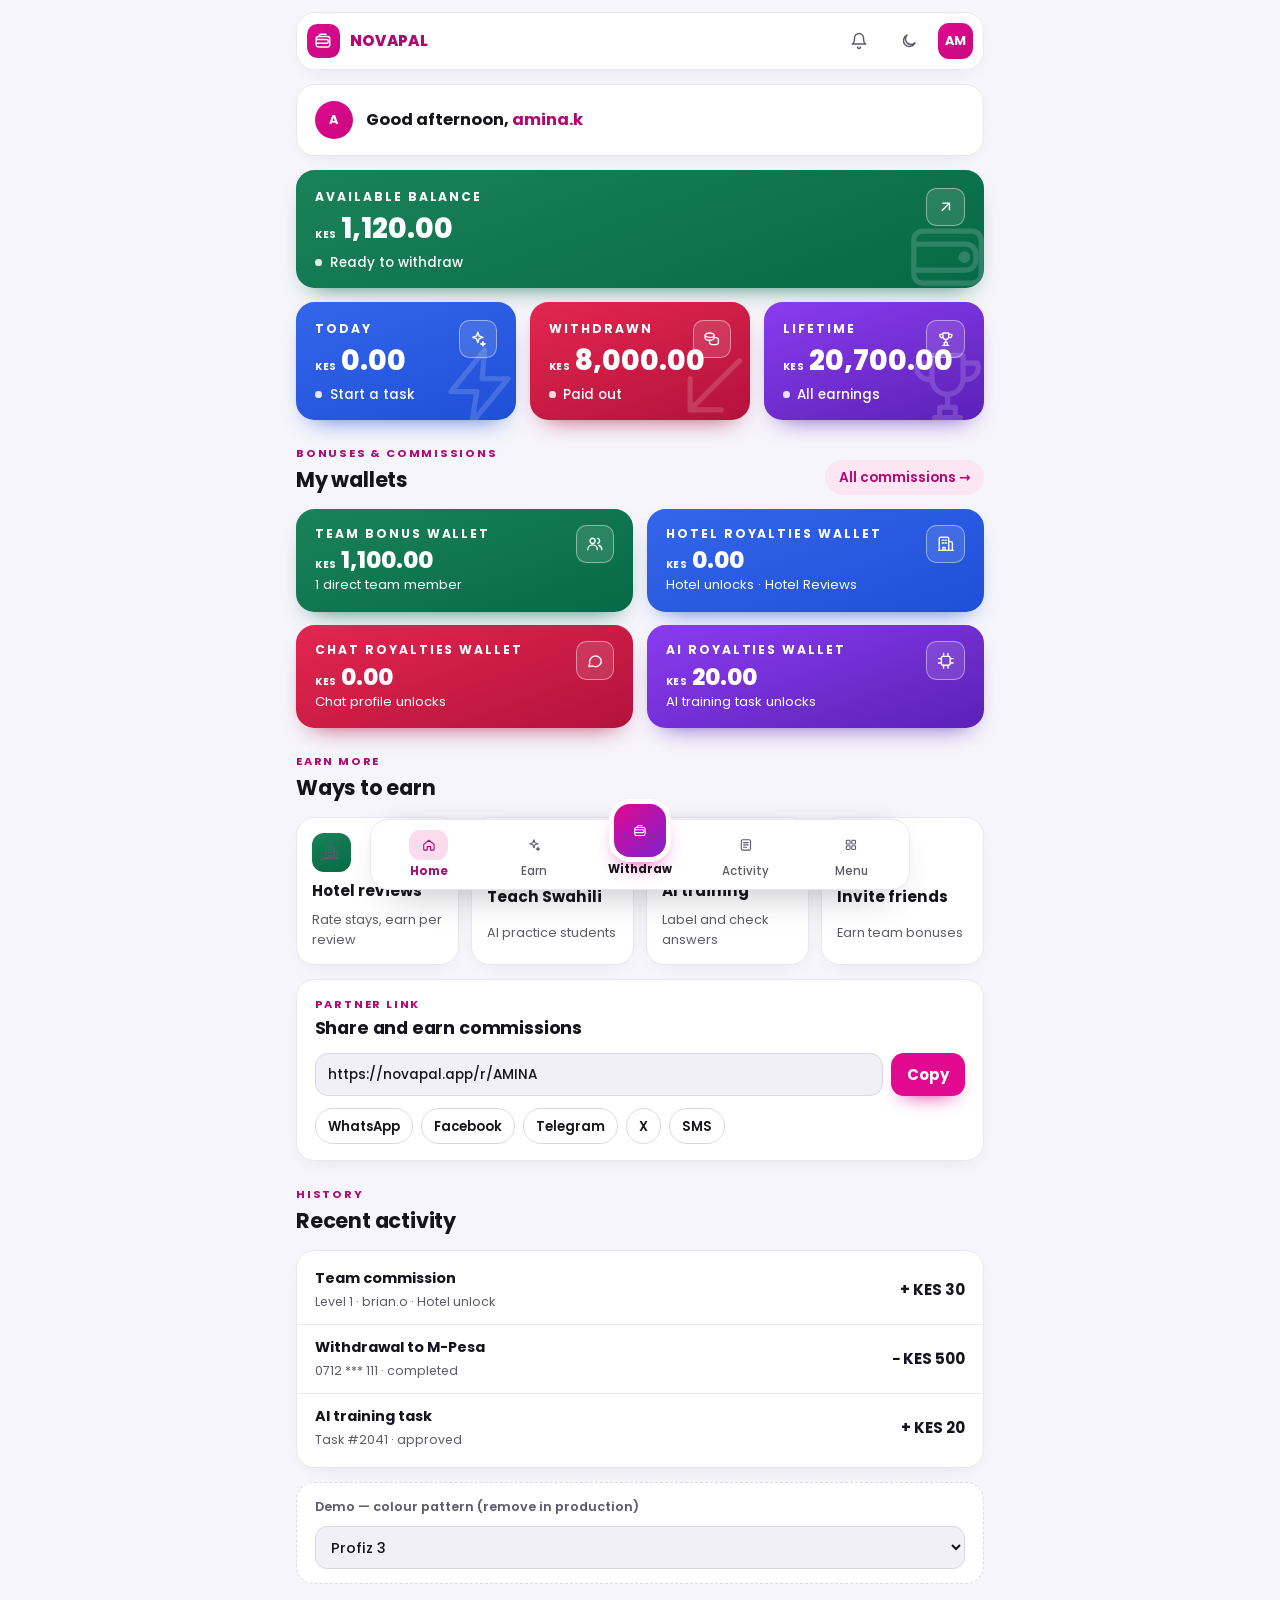
==== assets/starter/index.html @ 125f60d5 "Add files via upload" ====
<!DOCTYPE html>
<html lang="en" data-pattern="profiz" data-kind="solid" data-ghost="outline">
<head>
<meta charset="utf-8">
<meta name="viewport" content="width=device-width, initial-scale=1, viewport-fit=cover">
<title>Sunrise Dashboard — Profiz 3 starter</title>
<meta name="description" content="Starter member dashboard: Profiz 3 layout with six colour patterns, light and dark mode.">
<meta name="theme-color" content="#f6f5fb" media="(prefers-color-scheme: light)">
<meta name="theme-color" content="#0f0d16" media="(prefers-color-scheme: dark)">
<!-- Apply the saved theme + pattern before first paint (no white flash). URL ?p=<pattern>&mode=dark|light overrides. -->
<script>
(function(){var P={profiz:['solid','outline','light'],tropic:['solid','3d','light'],jewel:['solid','gold','light'],
 pastel:['pastel','tint','light'],sunset:['solid','frost','light'],neon:['glass','neon','dark']};
 var q=new URLSearchParams(location.search),s={};try{s=JSON.parse(localStorage.getItem('sr-theme-v1')||'{}')}catch(e){}
 var p=q.get('p')||s.pattern||'profiz';if(!P[p])p='profiz';
 var m=q.get('mode')||s.mode||P[p][2];var h=document.documentElement;
 h.dataset.pattern=p;h.dataset.kind=P[p][0];h.dataset.ghost=P[p][1];h.classList.toggle('dark',m==='dark');
 window.SR_PATTERNS=P;})();
</script>
<link rel="preconnect" href="https://fonts.googleapis.com"><link rel="preconnect" href="https://fonts.gstatic.com" crossorigin>
<link href="https://fonts.googleapis.com/css2?family=Poppins:wght@400;500;600;700;800&display=swap" rel="stylesheet">
<style>
/* ── Tokens ─────────────────────────────────────────────────────────────── */
:root{color-scheme:light;--paper:#f6f5fb;--surface:#fff;--surface-2:#fbfaff;--sunken:#f1eff7;--line:#ebe7f2;--line-strong:#ddd7e8;
 --heading:#15131c;--text:#3d3a48;--muted:#5d5a6b;--faint:#8a8699;--brand:#e0098f;--brand-2:#c8087f;
 --brand-fg:color-mix(in srgb,var(--brand) 80%,#000);--r-xl:1.15rem;--r-md:.9rem;--r-pill:999px;
 --sh-sm:0 6px 22px -14px #2b1a4a33;--font:"Poppins","Inter",system-ui,-apple-system,"Segoe UI",sans-serif;--ease:cubic-bezier(.22,1,.36,1)}
.dark{color-scheme:dark;--paper:#0f0d16;--surface:#1a1724;--surface-2:#211d2e;--sunken:#14121c;--line:#2c2740;--line-strong:#3a3452;
 --heading:#f5f3fa;--text:#d6d2e2;--muted:#aaa4bd;--faint:#7f7994;--brand-fg:color-mix(in srgb,var(--brand) 55%,#fff);--sh-sm:0 8px 26px -16px #000b}
/* ── Colour patterns (scripts/patterns.py --css) ────────────────────────── */
[data-pattern="profiz"]{--c1a:#1a8259;--c1b:#066947;--c2a:#3466ec;--c2b:#1e4fd6;--c3a:#e3264f;--c3b:#b3123c;--c4a:#8a3cf0;--c4b:#5b21b6}
[data-pattern="tropic"]{--c1a:#0b8378;--c1b:#0a6b62;--c2a:#cc4a08;--c2b:#a83c07;--c3a:#c81e6c;--c3b:#9d1754;--c4a:#4f46e5;--c4b:#3730a3}
[data-pattern="jewel"]{--c1a:#047857;--c1b:#053d2e;--c2a:#1d4ed8;--c2b:#172a6b;--c3a:#be123c;--c3b:#6f0d26;--c4a:#7e22ce;--c4b:#4a136f;--edge:#f5c45166}
[data-pattern="pastel"]{--c1a:#d1fae5;--c1b:#a7f3d0;--c1d:#047857;--c2a:#dbeafe;--c2b:#bfdbfe;--c2d:#1d4ed8;--c3a:#ffe4e6;--c3b:#fecdd3;--c3d:#be123c;--c4a:#ede9fe;--c4b:#ddd6fe;--c4d:#6d28d9;--card-text:#16121f}
[data-pattern="sunset"]{--c1a:#c2410c;--c1b:#9a3412;--c2a:#e11d48;--c2b:#9f1239;--c3a:#be185d;--c3b:#831843;--c4a:#86198f;--c4b:#581c87}
[data-pattern="neon"]{--c1a:#22d3ee;--c1b:#0e7490;--c2a:#a78bfa;--c2b:#6d28d9;--c3a:#fbbf24;--c3b:#b45309;--c4a:#4ade80;--c4b:#15803d}

/* ── Base ───────────────────────────────────────────────────────────────── */
*{box-sizing:border-box}html{-webkit-text-size-adjust:100%}
body{margin:0;background:var(--paper);color:var(--text);font:400 15px/1.5 var(--font);padding-bottom:7rem}
h1,h2,h3{color:var(--heading);margin:0;letter-spacing:-.01em}
button{font:inherit;color:inherit;cursor:pointer}a{color:var(--brand-fg)}
.sr-ic{width:1.2em;height:1.2em;fill:none;stroke:currentColor;stroke-width:1.9;stroke-linecap:round;stroke-linejoin:round;flex:none}
.sr-page{max-width:560px;margin:0 auto;padding:.75rem 1rem 1rem;display:grid;grid-template-columns:minmax(0,1fr);gap:.85rem}
:focus-visible{outline:2.5px solid var(--brand);outline-offset:2px}

/* top bar */
.sr-topbar{position:sticky;top:.5rem;z-index:20;display:flex;align-items:center;gap:.6rem;background:var(--surface);border:1px solid var(--line);
 border-radius:var(--r-xl);padding:.5rem .6rem;box-shadow:var(--sh-sm)}
.sr-logo{width:2.1rem;height:2.1rem;border-radius:.65rem;display:grid;place-items:center;color:#fff;background:linear-gradient(135deg,var(--brand),var(--brand-2))}
.sr-brand{font-weight:800;color:var(--brand-fg);letter-spacing:.02em;flex:1;font-size:.95rem}
.sr-iconbtn{width:2.5rem;height:2.5rem;border-radius:.75rem;border:0;background:transparent;display:grid;place-items:center;color:var(--muted)}
.sr-iconbtn:hover{background:var(--sunken)}
.sr-avatar{width:2.2rem;height:2.2rem;border-radius:.7rem;display:grid;place-items:center;font-weight:700;font-size:.8rem;color:#fff;background:linear-gradient(135deg,var(--brand),var(--brand-2))}

/* greeting */
.sr-greet{display:flex;align-items:center;gap:.8rem;background:var(--surface);border:1px solid var(--line);border-radius:var(--r-xl);padding:1rem 1.1rem;box-shadow:var(--sh-sm)}
.sr-greet .sr-avatar{border-radius:50%;width:2.4rem;height:2.4rem}
.sr-greet__hello{font-weight:700;color:var(--heading);font-size:1.02rem}.sr-greet__hello b{color:var(--brand-fg)}

/* ── Colour cards ───────────────────────────────────────────────────────── */
.sr-balance{--a:var(--c1a);--b:var(--c1b);--d:var(--c1d,#fff);--g3d:url(i3d/wallet.webp);--gsvg:url(ghost/ghost-wallet.svg)}
.sr-stats{display:grid;gap:.85rem}
.sr-stats>.sr-stat:nth-child(1){--a:var(--c2a);--b:var(--c2b);--d:var(--c2d,#fff);--g3d:url(i3d/sparkle.webp);--gsvg:url(ghost/ghost-bolt.svg)}
.sr-stats>.sr-stat:nth-child(2){--a:var(--c3a);--b:var(--c3b);--d:var(--c3d,#fff);--g3d:url(i3d/coins.webp);--gsvg:url(ghost/ghost-out.svg)}
.sr-stats>.sr-stat:nth-child(3){--a:var(--c4a);--b:var(--c4b);--d:var(--c4d,#fff);--g3d:url(i3d/trophy.webp);--gsvg:url(ghost/ghost-trophy.svg)}
.sr5-wcard:nth-child(4n+1){--a:var(--c1a);--b:var(--c1b);--d:var(--c1d,#fff)}.sr5-wcard:nth-child(4n+2){--a:var(--c2a);--b:var(--c2b);--d:var(--c2d,#fff)}
.sr5-wcard:nth-child(4n+3){--a:var(--c3a);--b:var(--c3b);--d:var(--c3d,#fff)}.sr5-wcard:nth-child(4n+4){--a:var(--c4a);--b:var(--c4b);--d:var(--c4d,#fff)}

.pz-c{position:relative;overflow:hidden;isolation:isolate;border-radius:var(--r-xl);color:#fff;padding:1.15rem 1.2rem 2.7rem;min-height:7.4rem;
 background:linear-gradient(160deg,var(--a),var(--b));box-shadow:0 0 0 1px var(--edge,transparent),0 12px 26px -16px var(--b)}
.pz-c>*{position:relative;z-index:1}
.pz-label{margin:0;text-transform:uppercase;letter-spacing:.16em;font-size:.76rem;font-weight:700}
.pz-value{margin:.4rem 0 0;font-weight:800;font-size:1.75rem;line-height:1.15;font-variant-numeric:tabular-nums}
.pz-value small{font-size:.62rem;font-weight:700;margin-right:.3rem;letter-spacing:.04em}
.pz-hint{position:absolute;left:1.2rem;bottom:.95rem;margin:0;padding-left:.9rem;font-size:.84rem;font-weight:500}
.pz-hint::before{content:"";position:absolute;left:0;top:50%;width:.42rem;height:.42rem;margin-top:-.21rem;border-radius:50%;background:currentColor;opacity:.85}
.pz-btn{position:absolute;right:1.2rem;top:1.15rem;width:2.4rem;height:2.4rem;border-radius:.65rem;border:1.5px solid #ffffff73;background:#ffffff1f;
 display:grid;place-items:center;color:inherit}
.pz-btn .sr-ic{width:1.1rem;height:1.1rem}
/* icon behind the card */
.pz-c::after{content:"";position:absolute;z-index:0;pointer-events:none;right:-.3rem;bottom:-.5rem;width:5.2rem;height:5.2rem}
[data-ghost="outline"] .pz-c::after,[data-ghost="gold"] .pz-c::after,[data-ghost="tint"] .pz-c::after,[data-ghost="neon"] .pz-c::after{
 -webkit-mask:var(--gsvg) center/contain no-repeat;mask:var(--gsvg) center/contain no-repeat}
[data-ghost="outline"] .pz-c::after{background:#fff;opacity:.16}
[data-ghost="gold"] .pz-c::after{background:#f5c451;opacity:.42}
[data-ghost="tint"] .pz-c::after{background:var(--d);opacity:.22}
[data-ghost="neon"] .pz-c::after{background:var(--a);opacity:.7;filter:drop-shadow(0 0 6px var(--a))}
[data-ghost="3d"] .pz-c::after{background:var(--g3d) center/contain no-repeat;width:5.6rem;height:5.6rem;right:-.7rem;bottom:-1.5rem;
 transform:rotate(-12deg);filter:drop-shadow(0 10px 14px #0006)}
[data-ghost="frost"] .pz-c::after{background:var(--g3d) center/contain no-repeat;width:7.4rem;height:7.4rem;right:-.7rem;bottom:-1.5rem;
 opacity:.38;filter:grayscale(1) brightness(2.2) blur(.5px);mix-blend-mode:screen}
.sr5-wcard.pz-c::after{display:none}
/* pastel: dark text in light mode, tinted dark glass in dark mode */
[data-kind="pastel"] .pz-c{color:var(--card-text);box-shadow:0 12px 26px -18px color-mix(in srgb,var(--d) 55%,transparent)}
[data-kind="pastel"] .pz-btn{background:#ffffff99;border-color:#16121f33}
.dark[data-kind="pastel"] .pz-c{color:#f6f4fb;background:linear-gradient(160deg,color-mix(in srgb,var(--d) 46%,#141120),color-mix(in srgb,var(--d) 24%,#141120));
 box-shadow:0 0 0 1px color-mix(in srgb,var(--b) 33%,transparent),0 14px 30px -18px #000}
.dark[data-kind="pastel"] .pz-btn{background:#ffffff1a;border-color:#ffffff59}
.dark[data-kind="pastel"] .pz-c::after{background:var(--b);opacity:.32}
/* glass (neon): dark card, glowing edge, coloured amount */
[data-kind="glass"] .pz-c{background:radial-gradient(120% 100% at 100% 0%,color-mix(in srgb,var(--a) 20%,transparent),transparent 55%),linear-gradient(160deg,#111a33,#0a1022);
 box-shadow:0 0 0 1.5px color-mix(in srgb,var(--a) 60%,transparent),0 16px 34px -18px var(--a)}
[data-kind="glass"] .pz-label{color:#e8ecff}[data-kind="glass"] .pz-value{color:var(--a)}[data-kind="glass"] .pz-value small{color:#fff}

/* section heading */
.sr-sec{display:flex;align-items:end;justify-content:space-between;gap:1rem;margin-top:.7rem}
.sr-eyebrow{font-size:.7rem;letter-spacing:.16em;text-transform:uppercase;font-weight:700;color:var(--brand-fg);margin:0 0 .15rem}
.sr-sec h2{font-size:1.3rem}
.sr-pill-link{display:inline-flex;align-items:center;gap:.35rem;padding:.45rem .85rem;border-radius:var(--r-pill);background:color-mix(in srgb,var(--brand) 10%,var(--surface));
 color:var(--brand-fg);font-weight:600;font-size:.85rem;text-decoration:none;white-space:nowrap}

/* wallets */
.sr5-wallets{display:grid;gap:.85rem}
.sr5-wcard{padding:1rem 1.2rem 1.05rem;min-height:0}
.sr5-wcard .pz-value{font-size:1.45rem;margin-top:.25rem}.sr5-wcard .pz-sub{margin:.1rem 0 0;font-size:.82rem}
.sr5-wcard .pz-btn{top:1rem}

/* ways to earn */
.sr-tiles{display:grid;grid-template-columns:repeat(2,1fr);gap:.75rem}
.sr-tile{background:var(--surface);border:1px solid var(--line);border-radius:var(--r-xl);padding:.95rem;display:grid;gap:.5rem;text-decoration:none;color:var(--text);box-shadow:var(--sh-sm)}
.sr-tile b{color:var(--heading);font-size:.95rem}.sr-tile span{font-size:.8rem;color:var(--muted)}
.sr-glyph{width:2.4rem;height:2.4rem;border-radius:.75rem;display:grid;place-items:center;color:#fff;background:linear-gradient(160deg,var(--a),var(--b))}
.sr-tile:nth-child(4n+1){--a:var(--c1a);--b:var(--c1b)}.sr-tile:nth-child(4n+2){--a:var(--c2a);--b:var(--c2b)}
.sr-tile:nth-child(4n+3){--a:var(--c3a);--b:var(--c3b)}.sr-tile:nth-child(4n+4){--a:var(--c4a);--b:var(--c4b)}
[data-kind="pastel"] .sr-glyph{background:linear-gradient(160deg,var(--d),color-mix(in srgb,var(--d) 70%,#000))}
[data-kind="glass"] .sr-glyph{background:linear-gradient(160deg,var(--b),color-mix(in srgb,var(--b) 60%,#000))}

/* partner link */
.sr5-partner{background:var(--surface);border:1px solid var(--line);border-radius:var(--r-xl);padding:1rem 1.1rem;box-shadow:var(--sh-sm);display:grid;grid-template-columns:minmax(0,1fr);gap:.75rem}
.sr5-link{display:flex;gap:.5rem}.sr5-link input{flex:1;min-width:0;border:1px solid var(--line-strong);background:var(--sunken);color:var(--heading);border-radius:.8rem;padding:.65rem .8rem;font:500 .85rem var(--font)}
.sr-btn{border:0;border-radius:.8rem;padding:.65rem 1rem;font-weight:700;background:var(--brand);color:#fff;box-shadow:0 10px 20px -12px var(--brand)}
.sr5-share{display:flex;flex-wrap:wrap;gap:.5rem}
.sr5-share a{display:inline-flex;align-items:center;gap:.35rem;padding:.45rem .75rem;border-radius:var(--r-pill);border:1px solid var(--line-strong);text-decoration:none;color:var(--heading);font-size:.82rem;font-weight:600}

/* recent activity */
.sr-list{background:var(--surface);border:1px solid var(--line);border-radius:var(--r-xl);box-shadow:var(--sh-sm);margin:0;padding:.3rem 0;list-style:none}
.sr-list li{display:flex;align-items:center;gap:.75rem;padding:.75rem 1.1rem}.sr-list li+li{border-top:1px solid var(--line)}
.sr-list .t{flex:1;min-width:0}.sr-list b{display:block;color:var(--heading);font-size:.9rem}
.sr5-src{font-size:.78rem;color:var(--muted)}.sr-amt{font-weight:700;color:var(--heading);white-space:nowrap}

/* demo switcher (remove in production) */
.sr-demo{background:var(--surface);border:1px dashed var(--line-strong);border-radius:var(--r-xl);padding:.9rem 1.1rem;display:grid;gap:.6rem}
.sr-demo label{font-size:.8rem;color:var(--muted);font-weight:600}
.sr-demo select{width:100%;border:1px solid var(--line-strong);background:var(--sunken);color:var(--heading);border-radius:.75rem;padding:.6rem .7rem;font:500 .9rem var(--font)}

/* tab bar with raised centre action */
.sr-tabbar{position:fixed;left:50%;bottom:max(.6rem,env(safe-area-inset-bottom));transform:translateX(-50%);width:min(540px,calc(100% - 1.2rem));z-index:30;
 display:grid;grid-template-columns:repeat(5,1fr);background:var(--surface);border:1px solid var(--line);border-radius:var(--r-xl);padding:.4rem .3rem;
 box-shadow:0 -6px 24px -18px #2b1a4a66,0 18px 40px -20px #0005}
.sr-tab{display:grid;justify-items:center;gap:.15rem;text-decoration:none;color:var(--muted);font-size:.72rem;font-weight:500;padding:.2rem 0}
.sr-tab__icon{width:2.4rem;height:1.9rem;border-radius:.7rem;display:grid;place-items:center}
.sr-tab.is-active{color:var(--brand-fg);font-weight:700}.sr-tab.is-active .sr-tab__icon{background:color-mix(in srgb,var(--brand) 14%,transparent)}
.sr-tab--cta{color:var(--heading);font-weight:700}
.sr-tab--cta .sr-tab__icon{width:3.3rem;height:3.3rem;border-radius:1rem;margin-top:-1.6rem;color:#fff;background:linear-gradient(140deg,var(--brand),#7e22ce);
 box-shadow:0 0 0 5px var(--surface),0 12px 22px -8px var(--brand)}
.dark[data-pattern="neon"] .sr-tab--cta .sr-tab__icon{box-shadow:0 0 0 5px var(--surface),0 0 22px -2px var(--brand)}
@media (prefers-reduced-motion:reduce){*{animation:none!important;transition:none!important}}
@media (min-width:900px){.sr-page{max-width:720px}.sr-stats{grid-template-columns:repeat(3,1fr)}.sr5-wallets{grid-template-columns:1fr 1fr}.sr-tiles{grid-template-columns:repeat(4,1fr)}}
</style>
</head>
<body>
<svg width="0" height="0" style="position:absolute" aria-hidden="true">
 <symbol id="i-bell" viewBox="0 0 24 24"><path d="M6 8a6 6 0 1 1 12 0c0 7 3 8 3 8H3s3-1 3-8M10 20a2 2 0 0 0 4 0"/></symbol>
 <symbol id="i-moon" viewBox="0 0 24 24"><path d="M20 14.5A8 8 0 1 1 9.5 4a6.5 6.5 0 0 0 10.5 10.5z"/></symbol>
 <symbol id="i-arrow" viewBox="0 0 24 24"><path d="M7 17 17 7M8 7h9v9"/></symbol>
 <symbol id="i-spark" viewBox="0 0 24 24"><path d="M12 3l1.8 5.2L19 10l-5.2 1.8L12 17l-1.8-5.2L5 10l5.2-1.8zM19 16l.8 2.2L22 19l-2.2.8L19 22l-.8-2.2L16 19l2.2-.8z"/></symbol>
 <symbol id="i-coins" viewBox="0 0 24 24"><ellipse cx="9" cy="7" rx="6" ry="3"/><path d="M3 7v4c0 1.7 2.7 3 6 3s6-1.3 6-3V7M9 14v3c0 1.7 2.7 3 6 3s6-1.3 6-3v-4c0-1.6-2.4-2.9-5.5-3"/></symbol>
 <symbol id="i-trophy" viewBox="0 0 24 24"><path d="M8 4h8v5a4 4 0 0 1-8 0zM8 6H4a3 3 0 0 0 4 4M16 6h4a3 3 0 0 1-4 4M12 13v4M8 21h8M10 17h4v4h-4z"/></symbol>
 <symbol id="i-users" viewBox="0 0 24 24"><circle cx="9" cy="8" r="3.5"/><path d="M2.5 20a6.5 6.5 0 0 1 13 0M16 4.6a3.5 3.5 0 0 1 0 6.8M21.5 20a6.5 6.5 0 0 0-4-6"/></symbol>
 <symbol id="i-hotel" viewBox="0 0 24 24"><path d="M3 21V5a2 2 0 0 1 2-2h9a2 2 0 0 1 2 2v16M16 9h3a2 2 0 0 1 2 2v10M2 21h20M7 7h2M11 7h2M7 11h2M11 11h2M8 21v-4h3v4"/></symbol>
 <symbol id="i-chat" viewBox="0 0 24 24"><path d="M21 12a8 8 0 0 1-11.6 7.1L4 20l1-4.6A8 8 0 1 1 21 12z"/></symbol>
 <symbol id="i-cpu" viewBox="0 0 24 24"><rect x="6" y="6" width="12" height="12" rx="2"/><path d="M9 2v4M15 2v4M9 18v4M15 18v4M2 9h4M2 15h4M18 9h4M18 15h4"/></symbol>
 <symbol id="i-home" viewBox="0 0 24 24"><path d="M3 11 12 4l9 7v9a1 1 0 0 1-1 1h-5v-6H9v6H4a1 1 0 0 1-1-1z"/></symbol>
 <symbol id="i-wallet" viewBox="0 0 24 24"><rect x="3" y="6" width="18" height="14" rx="3"/><path d="M3 10h14a2 2 0 0 1 2 2v1a2 2 0 0 1-2 2H3M7 6V5a2 2 0 0 1 2-2h7"/></symbol>
 <symbol id="i-list" viewBox="0 0 24 24"><rect x="4" y="3" width="16" height="18" rx="2.5"/><path d="M8 8h8M8 12h8M8 16h5"/></symbol>
 <symbol id="i-grid" viewBox="0 0 24 24"><rect x="4" y="4" width="6.5" height="6.5" rx="1.5"/><rect x="13.5" y="4" width="6.5" height="6.5" rx="1.5"/><rect x="4" y="13.5" width="6.5" height="6.5" rx="1.5"/><rect x="13.5" y="13.5" width="6.5" height="6.5" rx="1.5"/></symbol>
</svg>

<main class="sr-page">
  <header class="sr-topbar">
    <span class="sr-logo"><svg class="sr-ic"><use href="#i-wallet"/></svg></span>
    <span class="sr-brand">NOVAPAL</span>
    <button class="sr-iconbtn" aria-label="Notifications"><svg class="sr-ic"><use href="#i-bell"/></svg></button>
    <button class="sr-iconbtn" id="mode" aria-label="Switch light or dark mode"><svg class="sr-ic"><use href="#i-moon"/></svg></button>
    <span class="sr-avatar" aria-hidden="true">AM</span>
  </header>

  <section class="sr-greet"><span class="sr-avatar" aria-hidden="true">A</span><p class="sr-greet__hello" style="margin:0">Good afternoon, <b>amina.k</b></p></section>

  <article class="sr-balance pz-c">
    <p class="pz-label">Available balance</p>
    <p class="pz-value"><small>KES</small>1,120.00</p>
    <p class="pz-hint">Ready to withdraw</p>
    <a class="pz-btn" href="#withdraw" aria-label="Withdraw"><svg class="sr-ic"><use href="#i-arrow"/></svg></a>
  </article>

  <div class="sr-stats">
    <article class="sr-stat pz-c"><p class="pz-label">Today</p><p class="pz-value"><small>KES</small>0.00</p><p class="pz-hint">Start a task</p>
      <span class="pz-btn" aria-hidden="true"><svg class="sr-ic"><use href="#i-spark"/></svg></span></article>
    <article class="sr-stat pz-c"><p class="pz-label">Withdrawn</p><p class="pz-value"><small>KES</small>8,000.00</p><p class="pz-hint">Paid out</p>
      <span class="pz-btn" aria-hidden="true"><svg class="sr-ic"><use href="#i-coins"/></svg></span></article>
    <article class="sr-stat pz-c"><p class="pz-label">Lifetime</p><p class="pz-value"><small>KES</small>20,700.00</p><p class="pz-hint">All earnings</p>
      <span class="pz-btn" aria-hidden="true"><svg class="sr-ic"><use href="#i-trophy"/></svg></span></article>
  </div>

  <div class="sr-sec"><div><p class="sr-eyebrow">Bonuses &amp; commissions</p><h2>My wallets</h2></div><a class="sr-pill-link" href="#">All commissions →</a></div>
  <div class="sr5-wallets">
    <article class="sr5-wcard pz-c"><p class="pz-label">Team bonus wallet</p><p class="pz-value"><small>KES</small>1,100.00</p><p class="pz-sub">1 direct team member</p><span class="pz-btn" aria-hidden="true"><svg class="sr-ic"><use href="#i-users"/></svg></span></article>
    <article class="sr5-wcard pz-c"><p class="pz-label">Hotel royalties wallet</p><p class="pz-value"><small>KES</small>0.00</p><p class="pz-sub">Hotel unlocks · Hotel Reviews</p><span class="pz-btn" aria-hidden="true"><svg class="sr-ic"><use href="#i-hotel"/></svg></span></article>
    <article class="sr5-wcard pz-c"><p class="pz-label">Chat royalties wallet</p><p class="pz-value"><small>KES</small>0.00</p><p class="pz-sub">Chat profile unlocks</p><span class="pz-btn" aria-hidden="true"><svg class="sr-ic"><use href="#i-chat"/></svg></span></article>
    <article class="sr5-wcard pz-c"><p class="pz-label">AI royalties wallet</p><p class="pz-value"><small>KES</small>20.00</p><p class="pz-sub">AI training task unlocks</p><span class="pz-btn" aria-hidden="true"><svg class="sr-ic"><use href="#i-cpu"/></svg></span></article>
  </div>

  <div class="sr-sec"><div><p class="sr-eyebrow">Earn more</p><h2>Ways to earn</h2></div></div>
  <div class="sr-tiles">
    <a class="sr-tile" href="#"><span class="sr-glyph"><svg class="sr-ic"><use href="#i-hotel"/></svg></span><b>Hotel reviews</b><span>Rate stays, earn per review</span></a>
    <a class="sr-tile" href="#"><span class="sr-glyph"><svg class="sr-ic"><use href="#i-chat"/></svg></span><b>Teach Swahili</b><span>AI practice students</span></a>
    <a class="sr-tile" href="#"><span class="sr-glyph"><svg class="sr-ic"><use href="#i-cpu"/></svg></span><b>AI training</b><span>Label and check answers</span></a>
    <a class="sr-tile" href="#"><span class="sr-glyph"><svg class="sr-ic"><use href="#i-users"/></svg></span><b>Invite friends</b><span>Earn team bonuses</span></a>
  </div>

  <section class="sr5-partner">
    <div><p class="sr-eyebrow">Partner link</p><h2 style="font-size:1.1rem">Share and earn commissions</h2></div>
    <div class="sr5-link"><input id="ref" size="10" value="https://novapal.app/r/AMINA" readonly aria-label="Your partner link"><button class="sr-btn" id="copy">Copy</button></div>
    <div class="sr5-share"><a href="#">WhatsApp</a><a href="#">Facebook</a><a href="#">Telegram</a><a href="#">X</a><a href="#">SMS</a></div>
  </section>

  <div class="sr-sec"><div><p class="sr-eyebrow">History</p><h2>Recent activity</h2></div></div>
  <ul class="sr-list">
    <li><div class="t"><b>Team commission</b><span class="sr5-src">Level 1 · brian.o · Hotel unlock</span></div><span class="sr-amt">+ KES 30</span></li>
    <li><div class="t"><b>Withdrawal to M-Pesa</b><span class="sr5-src">0712 *** 111 · completed</span></div><span class="sr-amt">− KES 500</span></li>
    <li><div class="t"><b>AI training task</b><span class="sr5-src">Task #2041 · approved</span></div><span class="sr-amt">+ KES 20</span></li>
  </ul>

  <section class="sr-demo" aria-label="Demo controls">
    <label for="pat">Demo — colour pattern (remove in production)</label>
    <select id="pat"><option value="profiz">Profiz 3</option><option value="tropic">Tropical Pop</option><option value="jewel">Royal Jewel</option>
      <option value="pastel">Pastel Cream</option><option value="sunset">Sunset Ramp</option><option value="neon">Neon Ocean</option></select>
  </section>
</main>

<nav class="sr-tabbar" aria-label="Main">
  <a class="sr-tab is-active" href="#" aria-current="page"><span class="sr-tab__icon"><svg class="sr-ic"><use href="#i-home"/></svg></span>Home</a>
  <a class="sr-tab" href="#"><span class="sr-tab__icon"><svg class="sr-ic"><use href="#i-spark"/></svg></span>Earn</a>
  <a class="sr-tab sr-tab--cta" href="#withdraw"><span class="sr-tab__icon"><svg class="sr-ic"><use href="#i-wallet"/></svg></span>Withdraw</a>
  <a class="sr-tab" href="#"><span class="sr-tab__icon"><svg class="sr-ic"><use href="#i-list"/></svg></span>Activity</a>
  <a class="sr-tab" href="#"><span class="sr-tab__icon"><svg class="sr-ic"><use href="#i-grid"/></svg></span>Menu</a>
</nav>

<script>
(function(){
  var h=document.documentElement,P=window.SR_PATTERNS;
  function save(){try{localStorage.setItem('sr-theme-v1',JSON.stringify({mode:h.classList.contains('dark')?'dark':'light',pattern:h.dataset.pattern}))}catch(e){}}
  document.getElementById('mode').onclick=function(){h.classList.toggle('dark');save()};
  var sel=document.getElementById('pat');sel.value=h.dataset.pattern;
  sel.onchange=function(){var p=sel.value;h.dataset.pattern=p;h.dataset.kind=P[p][0];h.dataset.ghost=P[p][1];h.classList.toggle('dark',P[p][2]==='dark');save()};
  document.getElementById('copy').onclick=function(){var i=document.getElementById('ref');(navigator.clipboard?navigator.clipboard.writeText(i.value):Promise.reject()).catch(function(){i.select();document.execCommand('copy')});this.textContent='Copied'};
})();
</script>
</body>
</html>
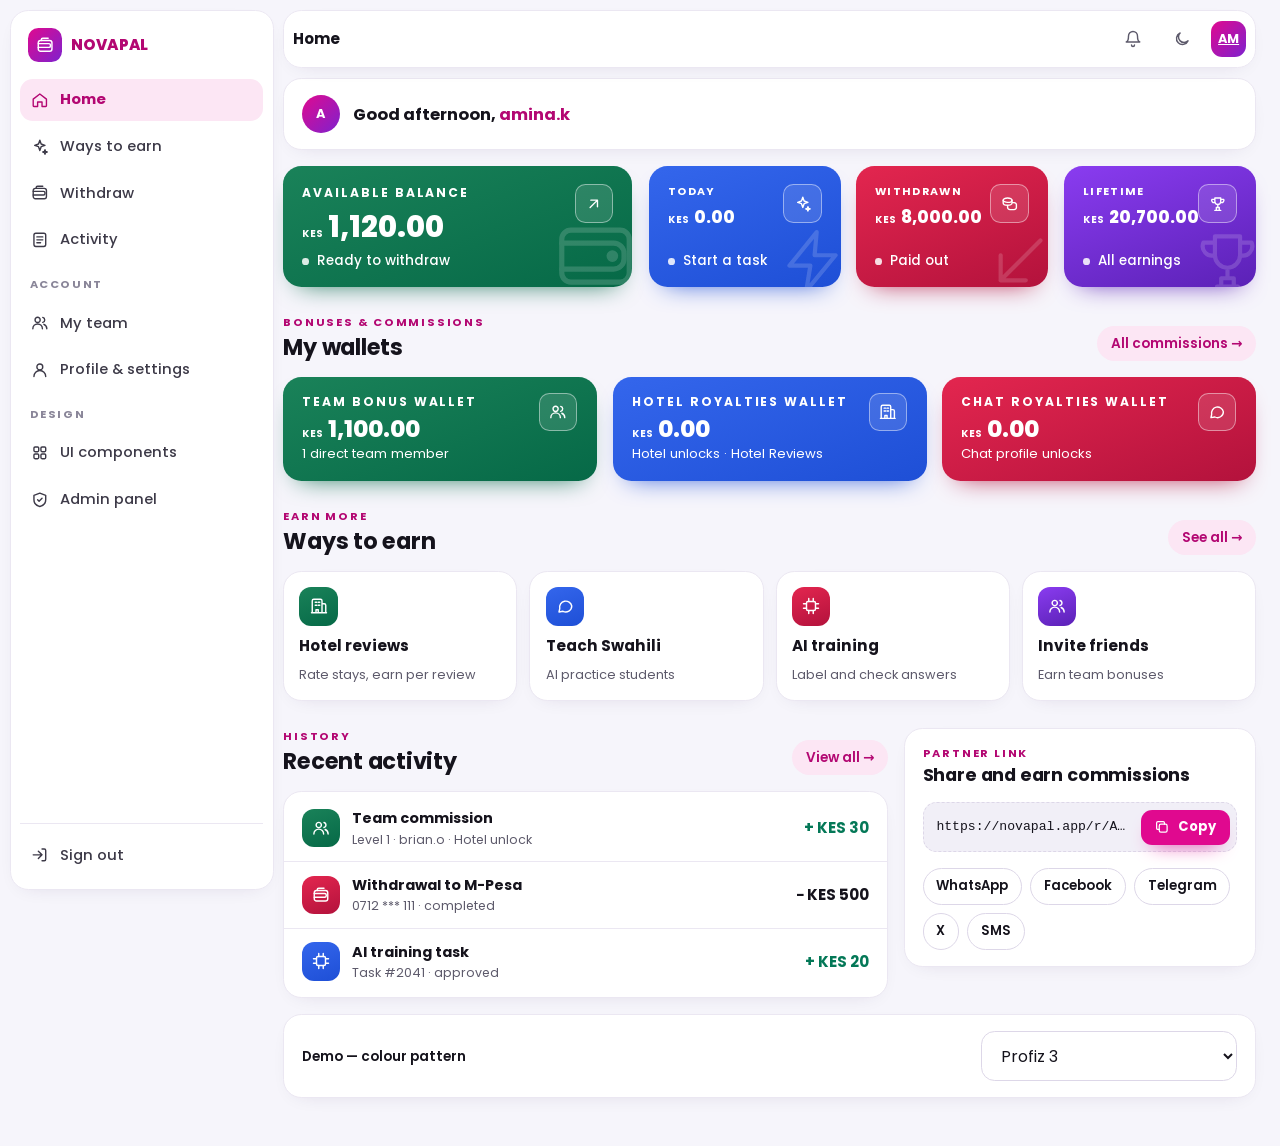
==== commit 2e6f89ef: "Add files via upload" ====
--- a/assets/starter/index.html
+++ b/assets/starter/index.html
@@ -3,260 +3,71 @@
 <head>
 <meta charset="utf-8">
 <meta name="viewport" content="width=device-width, initial-scale=1, viewport-fit=cover">
-<title>Sunrise Dashboard — Profiz 3 starter</title>
-<meta name="description" content="Starter member dashboard: Profiz 3 layout with six colour patterns, light and dark mode.">
 <meta name="theme-color" content="#f6f5fb" media="(prefers-color-scheme: light)">
 <meta name="theme-color" content="#0f0d16" media="(prefers-color-scheme: dark)">
-<!-- Apply the saved theme + pattern before first paint (no white flash). URL ?p=<pattern>&mode=dark|light overrides. -->
-<script>
-(function(){var P={profiz:['solid','outline','light'],tropic:['solid','3d','light'],jewel:['solid','gold','light'],
- pastel:['pastel','tint','light'],sunset:['solid','frost','light'],neon:['glass','neon','dark']};
- var q=new URLSearchParams(location.search),s={};try{s=JSON.parse(localStorage.getItem('sr-theme-v1')||'{}')}catch(e){}
- var p=q.get('p')||s.pattern||'profiz';if(!P[p])p='profiz';
- var m=q.get('mode')||s.mode||P[p][2];var h=document.documentElement;
- h.dataset.pattern=p;h.dataset.kind=P[p][0];h.dataset.ghost=P[p][1];h.classList.toggle('dark',m==='dark');
- window.SR_PATTERNS=P;})();
-</script>
+<script src="sr-boot.js"></script>
 <link rel="preconnect" href="https://fonts.googleapis.com"><link rel="preconnect" href="https://fonts.gstatic.com" crossorigin>
 <link href="https://fonts.googleapis.com/css2?family=Poppins:wght@400;500;600;700;800&display=swap" rel="stylesheet">
-<style>
-/* ── Tokens ─────────────────────────────────────────────────────────────── */
-:root{color-scheme:light;--paper:#f6f5fb;--surface:#fff;--surface-2:#fbfaff;--sunken:#f1eff7;--line:#ebe7f2;--line-strong:#ddd7e8;
- --heading:#15131c;--text:#3d3a48;--muted:#5d5a6b;--faint:#8a8699;--brand:#e0098f;--brand-2:#c8087f;
- --brand-fg:color-mix(in srgb,var(--brand) 80%,#000);--r-xl:1.15rem;--r-md:.9rem;--r-pill:999px;
- --sh-sm:0 6px 22px -14px #2b1a4a33;--font:"Poppins","Inter",system-ui,-apple-system,"Segoe UI",sans-serif;--ease:cubic-bezier(.22,1,.36,1)}
-.dark{color-scheme:dark;--paper:#0f0d16;--surface:#1a1724;--surface-2:#211d2e;--sunken:#14121c;--line:#2c2740;--line-strong:#3a3452;
- --heading:#f5f3fa;--text:#d6d2e2;--muted:#aaa4bd;--faint:#7f7994;--brand-fg:color-mix(in srgb,var(--brand) 55%,#fff);--sh-sm:0 8px 26px -16px #000b}
-/* ── Colour patterns (scripts/patterns.py --css) ────────────────────────── */
-[data-pattern="profiz"]{--c1a:#1a8259;--c1b:#066947;--c2a:#3466ec;--c2b:#1e4fd6;--c3a:#e3264f;--c3b:#b3123c;--c4a:#8a3cf0;--c4b:#5b21b6}
-[data-pattern="tropic"]{--c1a:#0b8378;--c1b:#0a6b62;--c2a:#cc4a08;--c2b:#a83c07;--c3a:#c81e6c;--c3b:#9d1754;--c4a:#4f46e5;--c4b:#3730a3}
-[data-pattern="jewel"]{--c1a:#047857;--c1b:#053d2e;--c2a:#1d4ed8;--c2b:#172a6b;--c3a:#be123c;--c3b:#6f0d26;--c4a:#7e22ce;--c4b:#4a136f;--edge:#f5c45166}
-[data-pattern="pastel"]{--c1a:#d1fae5;--c1b:#a7f3d0;--c1d:#047857;--c2a:#dbeafe;--c2b:#bfdbfe;--c2d:#1d4ed8;--c3a:#ffe4e6;--c3b:#fecdd3;--c3d:#be123c;--c4a:#ede9fe;--c4b:#ddd6fe;--c4d:#6d28d9;--card-text:#16121f}
-[data-pattern="sunset"]{--c1a:#c2410c;--c1b:#9a3412;--c2a:#e11d48;--c2b:#9f1239;--c3a:#be185d;--c3b:#831843;--c4a:#86198f;--c4b:#581c87}
-[data-pattern="neon"]{--c1a:#22d3ee;--c1b:#0e7490;--c2a:#a78bfa;--c2b:#6d28d9;--c3a:#fbbf24;--c3b:#b45309;--c4a:#4ade80;--c4b:#15803d}
+<link rel="stylesheet" href="sunrise.css">
+<script src="sunrise.js" defer></script>
+<title>Dashboard — Sunrise starter</title>
+<meta name="description" content="Member dashboard: balance, wallets, ways to earn, partner link, recent activity.">
+</head>
+<body class="sr-app" data-page="dashboard" data-title="Home">
+<div class="sr-main">
+<main class="sr-page">
+  <section class="sr-greet"><span class="sr-avatar" aria-hidden="true">A</span><p class="sr-greet__hello">Good afternoon, <b>amina.k</b></p></section>
 
-/* ── Base ───────────────────────────────────────────────────────────────── */
-*{box-sizing:border-box}html{-webkit-text-size-adjust:100%}
-body{margin:0;background:var(--paper);color:var(--text);font:400 15px/1.5 var(--font);padding-bottom:7rem}
-h1,h2,h3{color:var(--heading);margin:0;letter-spacing:-.01em}
-button{font:inherit;color:inherit;cursor:pointer}a{color:var(--brand-fg)}
-.sr-ic{width:1.2em;height:1.2em;fill:none;stroke:currentColor;stroke-width:1.9;stroke-linecap:round;stroke-linejoin:round;flex:none}
-.sr-page{max-width:560px;margin:0 auto;padding:.75rem 1rem 1rem;display:grid;grid-template-columns:minmax(0,1fr);gap:.85rem}
-:focus-visible{outline:2.5px solid var(--brand);outline-offset:2px}
-
-/* top bar */
-.sr-topbar{position:sticky;top:.5rem;z-index:20;display:flex;align-items:center;gap:.6rem;background:var(--surface);border:1px solid var(--line);
- border-radius:var(--r-xl);padding:.5rem .6rem;box-shadow:var(--sh-sm)}
-.sr-logo{width:2.1rem;height:2.1rem;border-radius:.65rem;display:grid;place-items:center;color:#fff;background:linear-gradient(135deg,var(--brand),var(--brand-2))}
-.sr-brand{font-weight:800;color:var(--brand-fg);letter-spacing:.02em;flex:1;font-size:.95rem}
-.sr-iconbtn{width:2.5rem;height:2.5rem;border-radius:.75rem;border:0;background:transparent;display:grid;place-items:center;color:var(--muted)}
-.sr-iconbtn:hover{background:var(--sunken)}
-.sr-avatar{width:2.2rem;height:2.2rem;border-radius:.7rem;display:grid;place-items:center;font-weight:700;font-size:.8rem;color:#fff;background:linear-gradient(135deg,var(--brand),var(--brand-2))}
-
-/* greeting */
-.sr-greet{display:flex;align-items:center;gap:.8rem;background:var(--surface);border:1px solid var(--line);border-radius:var(--r-xl);padding:1rem 1.1rem;box-shadow:var(--sh-sm)}
-.sr-greet .sr-avatar{border-radius:50%;width:2.4rem;height:2.4rem}
-.sr-greet__hello{font-weight:700;color:var(--heading);font-size:1.02rem}.sr-greet__hello b{color:var(--brand-fg)}
-
-/* ── Colour cards ───────────────────────────────────────────────────────── */
-.sr-balance{--a:var(--c1a);--b:var(--c1b);--d:var(--c1d,#fff);--g3d:url(i3d/wallet.webp);--gsvg:url(ghost/ghost-wallet.svg)}
-.sr-stats{display:grid;gap:.85rem}
-.sr-stats>.sr-stat:nth-child(1){--a:var(--c2a);--b:var(--c2b);--d:var(--c2d,#fff);--g3d:url(i3d/sparkle.webp);--gsvg:url(ghost/ghost-bolt.svg)}
-.sr-stats>.sr-stat:nth-child(2){--a:var(--c3a);--b:var(--c3b);--d:var(--c3d,#fff);--g3d:url(i3d/coins.webp);--gsvg:url(ghost/ghost-out.svg)}
-.sr-stats>.sr-stat:nth-child(3){--a:var(--c4a);--b:var(--c4b);--d:var(--c4d,#fff);--g3d:url(i3d/trophy.webp);--gsvg:url(ghost/ghost-trophy.svg)}
-.sr5-wcard:nth-child(4n+1){--a:var(--c1a);--b:var(--c1b);--d:var(--c1d,#fff)}.sr5-wcard:nth-child(4n+2){--a:var(--c2a);--b:var(--c2b);--d:var(--c2d,#fff)}
-.sr5-wcard:nth-child(4n+3){--a:var(--c3a);--b:var(--c3b);--d:var(--c3d,#fff)}.sr5-wcard:nth-child(4n+4){--a:var(--c4a);--b:var(--c4b);--d:var(--c4d,#fff)}
-
-.pz-c{position:relative;overflow:hidden;isolation:isolate;border-radius:var(--r-xl);color:#fff;padding:1.15rem 1.2rem 2.7rem;min-height:7.4rem;
- background:linear-gradient(160deg,var(--a),var(--b));box-shadow:0 0 0 1px var(--edge,transparent),0 12px 26px -16px var(--b)}
-.pz-c>*{position:relative;z-index:1}
-.pz-label{margin:0;text-transform:uppercase;letter-spacing:.16em;font-size:.76rem;font-weight:700}
-.pz-value{margin:.4rem 0 0;font-weight:800;font-size:1.75rem;line-height:1.15;font-variant-numeric:tabular-nums}
-.pz-value small{font-size:.62rem;font-weight:700;margin-right:.3rem;letter-spacing:.04em}
-.pz-hint{position:absolute;left:1.2rem;bottom:.95rem;margin:0;padding-left:.9rem;font-size:.84rem;font-weight:500}
-.pz-hint::before{content:"";position:absolute;left:0;top:50%;width:.42rem;height:.42rem;margin-top:-.21rem;border-radius:50%;background:currentColor;opacity:.85}
-.pz-btn{position:absolute;right:1.2rem;top:1.15rem;width:2.4rem;height:2.4rem;border-radius:.65rem;border:1.5px solid #ffffff73;background:#ffffff1f;
- display:grid;place-items:center;color:inherit}
-.pz-btn .sr-ic{width:1.1rem;height:1.1rem}
-/* icon behind the card */
-.pz-c::after{content:"";position:absolute;z-index:0;pointer-events:none;right:-.3rem;bottom:-.5rem;width:5.2rem;height:5.2rem}
-[data-ghost="outline"] .pz-c::after,[data-ghost="gold"] .pz-c::after,[data-ghost="tint"] .pz-c::after,[data-ghost="neon"] .pz-c::after{
- -webkit-mask:var(--gsvg) center/contain no-repeat;mask:var(--gsvg) center/contain no-repeat}
-[data-ghost="outline"] .pz-c::after{background:#fff;opacity:.16}
-[data-ghost="gold"] .pz-c::after{background:#f5c451;opacity:.42}
-[data-ghost="tint"] .pz-c::after{background:var(--d);opacity:.22}
-[data-ghost="neon"] .pz-c::after{background:var(--a);opacity:.7;filter:drop-shadow(0 0 6px var(--a))}
-[data-ghost="3d"] .pz-c::after{background:var(--g3d) center/contain no-repeat;width:5.6rem;height:5.6rem;right:-.7rem;bottom:-1.5rem;
- transform:rotate(-12deg);filter:drop-shadow(0 10px 14px #0006)}
-[data-ghost="frost"] .pz-c::after{background:var(--g3d) center/contain no-repeat;width:7.4rem;height:7.4rem;right:-.7rem;bottom:-1.5rem;
- opacity:.38;filter:grayscale(1) brightness(2.2) blur(.5px);mix-blend-mode:screen}
-.sr5-wcard.pz-c::after{display:none}
-/* pastel: dark text in light mode, tinted dark glass in dark mode */
-[data-kind="pastel"] .pz-c{color:var(--card-text);box-shadow:0 12px 26px -18px color-mix(in srgb,var(--d) 55%,transparent)}
-[data-kind="pastel"] .pz-btn{background:#ffffff99;border-color:#16121f33}
-.dark[data-kind="pastel"] .pz-c{color:#f6f4fb;background:linear-gradient(160deg,color-mix(in srgb,var(--d) 46%,#141120),color-mix(in srgb,var(--d) 24%,#141120));
- box-shadow:0 0 0 1px color-mix(in srgb,var(--b) 33%,transparent),0 14px 30px -18px #000}
-.dark[data-kind="pastel"] .pz-btn{background:#ffffff1a;border-color:#ffffff59}
-.dark[data-kind="pastel"] .pz-c::after{background:var(--b);opacity:.32}
-/* glass (neon): dark card, glowing edge, coloured amount */
-[data-kind="glass"] .pz-c{background:radial-gradient(120% 100% at 100% 0%,color-mix(in srgb,var(--a) 20%,transparent),transparent 55%),linear-gradient(160deg,#111a33,#0a1022);
- box-shadow:0 0 0 1.5px color-mix(in srgb,var(--a) 60%,transparent),0 16px 34px -18px var(--a)}
-[data-kind="glass"] .pz-label{color:#e8ecff}[data-kind="glass"] .pz-value{color:var(--a)}[data-kind="glass"] .pz-value small{color:#fff}
-
-/* section heading */
-.sr-sec{display:flex;align-items:end;justify-content:space-between;gap:1rem;margin-top:.7rem}
-.sr-eyebrow{font-size:.7rem;letter-spacing:.16em;text-transform:uppercase;font-weight:700;color:var(--brand-fg);margin:0 0 .15rem}
-.sr-sec h2{font-size:1.3rem}
-.sr-pill-link{display:inline-flex;align-items:center;gap:.35rem;padding:.45rem .85rem;border-radius:var(--r-pill);background:color-mix(in srgb,var(--brand) 10%,var(--surface));
- color:var(--brand-fg);font-weight:600;font-size:.85rem;text-decoration:none;white-space:nowrap}
-
-/* wallets */
-.sr5-wallets{display:grid;gap:.85rem}
-.sr5-wcard{padding:1rem 1.2rem 1.05rem;min-height:0}
-.sr5-wcard .pz-value{font-size:1.45rem;margin-top:.25rem}.sr5-wcard .pz-sub{margin:.1rem 0 0;font-size:.82rem}
-.sr5-wcard .pz-btn{top:1rem}
-
-/* ways to earn */
-.sr-tiles{display:grid;grid-template-columns:repeat(2,1fr);gap:.75rem}
-.sr-tile{background:var(--surface);border:1px solid var(--line);border-radius:var(--r-xl);padding:.95rem;display:grid;gap:.5rem;text-decoration:none;color:var(--text);box-shadow:var(--sh-sm)}
-.sr-tile b{color:var(--heading);font-size:.95rem}.sr-tile span{font-size:.8rem;color:var(--muted)}
-.sr-glyph{width:2.4rem;height:2.4rem;border-radius:.75rem;display:grid;place-items:center;color:#fff;background:linear-gradient(160deg,var(--a),var(--b))}
-.sr-tile:nth-child(4n+1){--a:var(--c1a);--b:var(--c1b)}.sr-tile:nth-child(4n+2){--a:var(--c2a);--b:var(--c2b)}
-.sr-tile:nth-child(4n+3){--a:var(--c3a);--b:var(--c3b)}.sr-tile:nth-child(4n+4){--a:var(--c4a);--b:var(--c4b)}
-[data-kind="pastel"] .sr-glyph{background:linear-gradient(160deg,var(--d),color-mix(in srgb,var(--d) 70%,#000))}
-[data-kind="glass"] .sr-glyph{background:linear-gradient(160deg,var(--b),color-mix(in srgb,var(--b) 60%,#000))}
-
-/* partner link */
-.sr5-partner{background:var(--surface);border:1px solid var(--line);border-radius:var(--r-xl);padding:1rem 1.1rem;box-shadow:var(--sh-sm);display:grid;grid-template-columns:minmax(0,1fr);gap:.75rem}
-.sr5-link{display:flex;gap:.5rem}.sr5-link input{flex:1;min-width:0;border:1px solid var(--line-strong);background:var(--sunken);color:var(--heading);border-radius:.8rem;padding:.65rem .8rem;font:500 .85rem var(--font)}
-.sr-btn{border:0;border-radius:.8rem;padding:.65rem 1rem;font-weight:700;background:var(--brand);color:#fff;box-shadow:0 10px 20px -12px var(--brand)}
-.sr5-share{display:flex;flex-wrap:wrap;gap:.5rem}
-.sr5-share a{display:inline-flex;align-items:center;gap:.35rem;padding:.45rem .75rem;border-radius:var(--r-pill);border:1px solid var(--line-strong);text-decoration:none;color:var(--heading);font-size:.82rem;font-weight:600}
-
-/* recent activity */
-.sr-list{background:var(--surface);border:1px solid var(--line);border-radius:var(--r-xl);box-shadow:var(--sh-sm);margin:0;padding:.3rem 0;list-style:none}
-.sr-list li{display:flex;align-items:center;gap:.75rem;padding:.75rem 1.1rem}.sr-list li+li{border-top:1px solid var(--line)}
-.sr-list .t{flex:1;min-width:0}.sr-list b{display:block;color:var(--heading);font-size:.9rem}
-.sr5-src{font-size:.78rem;color:var(--muted)}.sr-amt{font-weight:700;color:var(--heading);white-space:nowrap}
-
-/* demo switcher (remove in production) */
-.sr-demo{background:var(--surface);border:1px dashed var(--line-strong);border-radius:var(--r-xl);padding:.9rem 1.1rem;display:grid;gap:.6rem}
-.sr-demo label{font-size:.8rem;color:var(--muted);font-weight:600}
-.sr-demo select{width:100%;border:1px solid var(--line-strong);background:var(--sunken);color:var(--heading);border-radius:.75rem;padding:.6rem .7rem;font:500 .9rem var(--font)}
-
-/* tab bar with raised centre action */
-.sr-tabbar{position:fixed;left:50%;bottom:max(.6rem,env(safe-area-inset-bottom));transform:translateX(-50%);width:min(540px,calc(100% - 1.2rem));z-index:30;
- display:grid;grid-template-columns:repeat(5,1fr);background:var(--surface);border:1px solid var(--line);border-radius:var(--r-xl);padding:.4rem .3rem;
- box-shadow:0 -6px 24px -18px #2b1a4a66,0 18px 40px -20px #0005}
-.sr-tab{display:grid;justify-items:center;gap:.15rem;text-decoration:none;color:var(--muted);font-size:.72rem;font-weight:500;padding:.2rem 0}
-.sr-tab__icon{width:2.4rem;height:1.9rem;border-radius:.7rem;display:grid;place-items:center}
-.sr-tab.is-active{color:var(--brand-fg);font-weight:700}.sr-tab.is-active .sr-tab__icon{background:color-mix(in srgb,var(--brand) 14%,transparent)}
-.sr-tab--cta{color:var(--heading);font-weight:700}
-.sr-tab--cta .sr-tab__icon{width:3.3rem;height:3.3rem;border-radius:1rem;margin-top:-1.6rem;color:#fff;background:linear-gradient(140deg,var(--brand),#7e22ce);
- box-shadow:0 0 0 5px var(--surface),0 12px 22px -8px var(--brand)}
-.dark[data-pattern="neon"] .sr-tab--cta .sr-tab__icon{box-shadow:0 0 0 5px var(--surface),0 0 22px -2px var(--brand)}
-@media (prefers-reduced-motion:reduce){*{animation:none!important;transition:none!important}}
-@media (min-width:900px){.sr-page{max-width:720px}.sr-stats{grid-template-columns:repeat(3,1fr)}.sr5-wallets{grid-template-columns:1fr 1fr}.sr-tiles{grid-template-columns:repeat(4,1fr)}}
-</style>
-</head>
-<body>
-<svg width="0" height="0" style="position:absolute" aria-hidden="true">
- <symbol id="i-bell" viewBox="0 0 24 24"><path d="M6 8a6 6 0 1 1 12 0c0 7 3 8 3 8H3s3-1 3-8M10 20a2 2 0 0 0 4 0"/></symbol>
- <symbol id="i-moon" viewBox="0 0 24 24"><path d="M20 14.5A8 8 0 1 1 9.5 4a6.5 6.5 0 0 0 10.5 10.5z"/></symbol>
- <symbol id="i-arrow" viewBox="0 0 24 24"><path d="M7 17 17 7M8 7h9v9"/></symbol>
- <symbol id="i-spark" viewBox="0 0 24 24"><path d="M12 3l1.8 5.2L19 10l-5.2 1.8L12 17l-1.8-5.2L5 10l5.2-1.8zM19 16l.8 2.2L22 19l-2.2.8L19 22l-.8-2.2L16 19l2.2-.8z"/></symbol>
- <symbol id="i-coins" viewBox="0 0 24 24"><ellipse cx="9" cy="7" rx="6" ry="3"/><path d="M3 7v4c0 1.7 2.7 3 6 3s6-1.3 6-3V7M9 14v3c0 1.7 2.7 3 6 3s6-1.3 6-3v-4c0-1.6-2.4-2.9-5.5-3"/></symbol>
- <symbol id="i-trophy" viewBox="0 0 24 24"><path d="M8 4h8v5a4 4 0 0 1-8 0zM8 6H4a3 3 0 0 0 4 4M16 6h4a3 3 0 0 1-4 4M12 13v4M8 21h8M10 17h4v4h-4z"/></symbol>
- <symbol id="i-users" viewBox="0 0 24 24"><circle cx="9" cy="8" r="3.5"/><path d="M2.5 20a6.5 6.5 0 0 1 13 0M16 4.6a3.5 3.5 0 0 1 0 6.8M21.5 20a6.5 6.5 0 0 0-4-6"/></symbol>
- <symbol id="i-hotel" viewBox="0 0 24 24"><path d="M3 21V5a2 2 0 0 1 2-2h9a2 2 0 0 1 2 2v16M16 9h3a2 2 0 0 1 2 2v10M2 21h20M7 7h2M11 7h2M7 11h2M11 11h2M8 21v-4h3v4"/></symbol>
- <symbol id="i-chat" viewBox="0 0 24 24"><path d="M21 12a8 8 0 0 1-11.6 7.1L4 20l1-4.6A8 8 0 1 1 21 12z"/></symbol>
- <symbol id="i-cpu" viewBox="0 0 24 24"><rect x="6" y="6" width="12" height="12" rx="2"/><path d="M9 2v4M15 2v4M9 18v4M15 18v4M2 9h4M2 15h4M18 9h4M18 15h4"/></symbol>
- <symbol id="i-home" viewBox="0 0 24 24"><path d="M3 11 12 4l9 7v9a1 1 0 0 1-1 1h-5v-6H9v6H4a1 1 0 0 1-1-1z"/></symbol>
- <symbol id="i-wallet" viewBox="0 0 24 24"><rect x="3" y="6" width="18" height="14" rx="3"/><path d="M3 10h14a2 2 0 0 1 2 2v1a2 2 0 0 1-2 2H3M7 6V5a2 2 0 0 1 2-2h7"/></symbol>
- <symbol id="i-list" viewBox="0 0 24 24"><rect x="4" y="3" width="16" height="18" rx="2.5"/><path d="M8 8h8M8 12h8M8 16h5"/></symbol>
- <symbol id="i-grid" viewBox="0 0 24 24"><rect x="4" y="4" width="6.5" height="6.5" rx="1.5"/><rect x="13.5" y="4" width="6.5" height="6.5" rx="1.5"/><rect x="4" y="13.5" width="6.5" height="6.5" rx="1.5"/><rect x="13.5" y="13.5" width="6.5" height="6.5" rx="1.5"/></symbol>
-</svg>
-
-<main class="sr-page">
-  <header class="sr-topbar">
-    <span class="sr-logo"><svg class="sr-ic"><use href="#i-wallet"/></svg></span>
-    <span class="sr-brand">NOVAPAL</span>
-    <button class="sr-iconbtn" aria-label="Notifications"><svg class="sr-ic"><use href="#i-bell"/></svg></button>
-    <button class="sr-iconbtn" id="mode" aria-label="Switch light or dark mode"><svg class="sr-ic"><use href="#i-moon"/></svg></button>
-    <span class="sr-avatar" aria-hidden="true">AM</span>
-  </header>
-
-  <section class="sr-greet"><span class="sr-avatar" aria-hidden="true">A</span><p class="sr-greet__hello" style="margin:0">Good afternoon, <b>amina.k</b></p></section>
-
-  <article class="sr-balance pz-c">
-    <p class="pz-label">Available balance</p>
-    <p class="pz-value"><small>KES</small>1,120.00</p>
-    <p class="pz-hint">Ready to withdraw</p>
-    <a class="pz-btn" href="#withdraw" aria-label="Withdraw"><svg class="sr-ic"><use href="#i-arrow"/></svg></a>
-  </article>
-
-  <div class="sr-stats">
-    <article class="sr-stat pz-c"><p class="pz-label">Today</p><p class="pz-value"><small>KES</small>0.00</p><p class="pz-hint">Start a task</p>
-      <span class="pz-btn" aria-hidden="true"><svg class="sr-ic"><use href="#i-spark"/></svg></span></article>
-    <article class="sr-stat pz-c"><p class="pz-label">Withdrawn</p><p class="pz-value"><small>KES</small>8,000.00</p><p class="pz-hint">Paid out</p>
-      <span class="pz-btn" aria-hidden="true"><svg class="sr-ic"><use href="#i-coins"/></svg></span></article>
-    <article class="sr-stat pz-c"><p class="pz-label">Lifetime</p><p class="pz-value"><small>KES</small>20,700.00</p><p class="pz-hint">All earnings</p>
-      <span class="pz-btn" aria-hidden="true"><svg class="sr-ic"><use href="#i-trophy"/></svg></span></article>
+  <div class="sr-dash-top sr-grid">
+    <article class="sr-balance pz-c">
+      <p class="pz-label">Available balance</p>
+      <p class="pz-value"><small>KES</small>1,120.00</p>
+      <p class="pz-hint">Ready to withdraw</p>
+      <a class="pz-btn" href="withdraw.html" aria-label="Withdraw"><svg class="sr-ic" aria-hidden="true"><use href="#i-arrow"/></svg></a>
+    </article>
+    <div class="sr-stats">
+      <article class="sr-stat pz-c"><p class="pz-label">Today</p><p class="pz-value"><small>KES</small>0.00</p><p class="pz-hint">Start a task</p><span class="pz-btn" aria-hidden="true"><svg class="sr-ic" aria-hidden="true"><use href="#i-spark"/></svg></span></article>
+      <article class="sr-stat pz-c"><p class="pz-label">Withdrawn</p><p class="pz-value"><small>KES</small>8,000.00</p><p class="pz-hint">Paid out</p><span class="pz-btn" aria-hidden="true"><svg class="sr-ic" aria-hidden="true"><use href="#i-coins"/></svg></span></article>
+      <article class="sr-stat pz-c"><p class="pz-label">Lifetime</p><p class="pz-value"><small>KES</small>20,700.00</p><p class="pz-hint">All earnings</p><span class="pz-btn" aria-hidden="true"><svg class="sr-ic" aria-hidden="true"><use href="#i-trophy"/></svg></span></article>
+    </div>
   </div>
 
-  <div class="sr-sec"><div><p class="sr-eyebrow">Bonuses &amp; commissions</p><h2>My wallets</h2></div><a class="sr-pill-link" href="#">All commissions →</a></div>
-  <div class="sr5-wallets">
-    <article class="sr5-wcard pz-c"><p class="pz-label">Team bonus wallet</p><p class="pz-value"><small>KES</small>1,100.00</p><p class="pz-sub">1 direct team member</p><span class="pz-btn" aria-hidden="true"><svg class="sr-ic"><use href="#i-users"/></svg></span></article>
-    <article class="sr5-wcard pz-c"><p class="pz-label">Hotel royalties wallet</p><p class="pz-value"><small>KES</small>0.00</p><p class="pz-sub">Hotel unlocks · Hotel Reviews</p><span class="pz-btn" aria-hidden="true"><svg class="sr-ic"><use href="#i-hotel"/></svg></span></article>
-    <article class="sr5-wcard pz-c"><p class="pz-label">Chat royalties wallet</p><p class="pz-value"><small>KES</small>0.00</p><p class="pz-sub">Chat profile unlocks</p><span class="pz-btn" aria-hidden="true"><svg class="sr-ic"><use href="#i-chat"/></svg></span></article>
-    <article class="sr5-wcard pz-c"><p class="pz-label">AI royalties wallet</p><p class="pz-value"><small>KES</small>20.00</p><p class="pz-sub">AI training task unlocks</p><span class="pz-btn" aria-hidden="true"><svg class="sr-ic"><use href="#i-cpu"/></svg></span></article>
+  <div class="sr-sec"><div><p class="sr-eyebrow">Bonuses &amp; commissions</p><h2>My wallets</h2></div><a class="sr-pill-link" href="transactions.html">All commissions →</a></div>
+  <div class="sr-wallets sr-grid sr-cycle">
+    <article class="sr5-wcard pz-c"><p class="pz-label">Team bonus wallet</p><p class="pz-value"><small>KES</small>1,100.00</p><p class="pz-sub">1 direct team member</p><span class="pz-btn" aria-hidden="true"><svg class="sr-ic" aria-hidden="true"><use href="#i-users"/></svg></span></article>
+    <article class="sr5-wcard pz-c"><p class="pz-label">Hotel royalties wallet</p><p class="pz-value"><small>KES</small>0.00</p><p class="pz-sub">Hotel unlocks · Hotel Reviews</p><span class="pz-btn" aria-hidden="true"><svg class="sr-ic" aria-hidden="true"><use href="#i-hotel"/></svg></span></article>
+    <article class="sr5-wcard pz-c"><p class="pz-label">Chat royalties wallet</p><p class="pz-value"><small>KES</small>0.00</p><p class="pz-sub">Chat profile unlocks</p><span class="pz-btn" aria-hidden="true"><svg class="sr-ic" aria-hidden="true"><use href="#i-chat"/></svg></span></article>
   </div>
 
-  <div class="sr-sec"><div><p class="sr-eyebrow">Earn more</p><h2>Ways to earn</h2></div></div>
-  <div class="sr-tiles">
-    <a class="sr-tile" href="#"><span class="sr-glyph"><svg class="sr-ic"><use href="#i-hotel"/></svg></span><b>Hotel reviews</b><span>Rate stays, earn per review</span></a>
-    <a class="sr-tile" href="#"><span class="sr-glyph"><svg class="sr-ic"><use href="#i-chat"/></svg></span><b>Teach Swahili</b><span>AI practice students</span></a>
-    <a class="sr-tile" href="#"><span class="sr-glyph"><svg class="sr-ic"><use href="#i-cpu"/></svg></span><b>AI training</b><span>Label and check answers</span></a>
-    <a class="sr-tile" href="#"><span class="sr-glyph"><svg class="sr-ic"><use href="#i-users"/></svg></span><b>Invite friends</b><span>Earn team bonuses</span></a>
+  <div class="sr-sec"><div><p class="sr-eyebrow">Earn more</p><h2>Ways to earn</h2></div><a class="sr-pill-link" href="tasks.html">See all →</a></div>
+  <div class="sr-tiles sr-cycle">
+    <a class="sr-tile" href="tasks.html"><span class="sr-glyph"><svg class="sr-ic" aria-hidden="true"><use href="#i-hotel"/></svg></span><b>Hotel reviews</b><span>Rate stays, earn per review</span></a>
+    <a class="sr-tile" href="tasks.html"><span class="sr-glyph"><svg class="sr-ic" aria-hidden="true"><use href="#i-chat"/></svg></span><b>Teach Swahili</b><span>AI practice students</span></a>
+    <a class="sr-tile" href="tasks.html"><span class="sr-glyph"><svg class="sr-ic" aria-hidden="true"><use href="#i-cpu"/></svg></span><b>AI training</b><span>Label and check answers</span></a>
+    <a class="sr-tile" href="tasks.html"><span class="sr-glyph"><svg class="sr-ic" aria-hidden="true"><use href="#i-users"/></svg></span><b>Invite friends</b><span>Earn team bonuses</span></a>
   </div>
 
-  <section class="sr5-partner">
-    <div><p class="sr-eyebrow">Partner link</p><h2 style="font-size:1.1rem">Share and earn commissions</h2></div>
-    <div class="sr5-link"><input id="ref" size="10" value="https://novapal.app/r/AMINA" readonly aria-label="Your partner link"><button class="sr-btn" id="copy">Copy</button></div>
-    <div class="sr5-share"><a href="#">WhatsApp</a><a href="#">Facebook</a><a href="#">Telegram</a><a href="#">X</a><a href="#">SMS</a></div>
-  </section>
+  <div class="sr-grid sr-lg-main-side" style="margin-top:.7rem" id="team">
+    <section class="sr-stack">
+      <div class="sr-sec" style="margin-top:0"><div><p class="sr-eyebrow">History</p><h2>Recent activity</h2></div><a class="sr-pill-link" href="transactions.html">View all →</a></div>
+      <div class="sr-card sr-card--flush"><ul class="sr-list">
+        <li class="sr-row"><span class="sr-glyph" style="--a:var(--c1a);--b:var(--c1b);--d:var(--c1d,#fff)"><svg class="sr-ic" aria-hidden="true"><use href="#i-users"/></svg></span><div class="sr-row__main"><b>Team commission</b><span class="sr-row__sub">Level 1 · brian.o · Hotel unlock</span></div><span class="sr-amt sr-amt--in">+ KES 30</span></li>
+        <li class="sr-row"><span class="sr-glyph" style="--a:var(--c3a);--b:var(--c3b);--d:var(--c3d,#fff)"><svg class="sr-ic" aria-hidden="true"><use href="#i-wallet"/></svg></span><div class="sr-row__main"><b>Withdrawal to M-Pesa</b><span class="sr-row__sub">0712 *** 111 · completed</span></div><span class="sr-amt">− KES 500</span></li>
+        <li class="sr-row"><span class="sr-glyph" style="--a:var(--c2a);--b:var(--c2b);--d:var(--c2d,#fff)"><svg class="sr-ic" aria-hidden="true"><use href="#i-cpu"/></svg></span><div class="sr-row__main"><b>AI training task</b><span class="sr-row__sub">Task #2041 · approved</span></div><span class="sr-amt sr-amt--in">+ KES 20</span></li>
+      </ul></div>
+    </section>
+    <section class="sr-card sr-stack" aria-labelledby="pl">
+      <div><p class="sr-eyebrow">Partner link</p><h2 id="pl" style="font-size:1.1rem">Share and earn commissions</h2></div>
+      <div class="sr-copy"><code id="ref">https://novapal.app/r/AMINA</code><button class="sr-btn sr-btn--sm" type="button" data-copy-from="#ref" data-copy><svg class="sr-ic" aria-hidden="true"><use href="#i-copy"/></svg>Copy</button></div>
+      <div class="sr5-share"><a href="#">WhatsApp</a><a href="#">Facebook</a><a href="#">Telegram</a><a href="#">X</a><a href="#">SMS</a></div>
+    </section>
+  </div>
 
-  <div class="sr-sec"><div><p class="sr-eyebrow">History</p><h2>Recent activity</h2></div></div>
-  <ul class="sr-list">
-    <li><div class="t"><b>Team commission</b><span class="sr5-src">Level 1 · brian.o · Hotel unlock</span></div><span class="sr-amt">+ KES 30</span></li>
-    <li><div class="t"><b>Withdrawal to M-Pesa</b><span class="sr5-src">0712 *** 111 · completed</span></div><span class="sr-amt">− KES 500</span></li>
-    <li><div class="t"><b>AI training task</b><span class="sr5-src">Task #2041 · approved</span></div><span class="sr-amt">+ KES 20</span></li>
-  </ul>
-
-  <section class="sr-demo" aria-label="Demo controls">
-    <label for="pat">Demo — colour pattern (remove in production)</label>
-    <select id="pat"><option value="profiz">Profiz 3</option><option value="tropic">Tropical Pop</option><option value="jewel">Royal Jewel</option>
-      <option value="pastel">Pastel Cream</option><option value="sunset">Sunset Ramp</option><option value="neon">Neon Ocean</option></select>
+  <section class="sr-card sr-row-wrap" aria-label="Demo controls" style="justify-content:space-between">
+    <label class="sr-label" for="pat">Demo — colour pattern</label>
+    <select class="sr-select" id="pat" data-pattern-select style="max-width:16rem"><option value="profiz">Profiz 3</option><option value="tropic">Tropical Pop</option><option value="jewel">Royal Jewel</option><option value="pastel">Pastel Cream</option><option value="sunset">Sunset Ramp</option><option value="neon">Neon Ocean</option></select>
   </section>
 </main>
-
-<nav class="sr-tabbar" aria-label="Main">
-  <a class="sr-tab is-active" href="#" aria-current="page"><span class="sr-tab__icon"><svg class="sr-ic"><use href="#i-home"/></svg></span>Home</a>
-  <a class="sr-tab" href="#"><span class="sr-tab__icon"><svg class="sr-ic"><use href="#i-spark"/></svg></span>Earn</a>
-  <a class="sr-tab sr-tab--cta" href="#withdraw"><span class="sr-tab__icon"><svg class="sr-ic"><use href="#i-wallet"/></svg></span>Withdraw</a>
-  <a class="sr-tab" href="#"><span class="sr-tab__icon"><svg class="sr-ic"><use href="#i-list"/></svg></span>Activity</a>
-  <a class="sr-tab" href="#"><span class="sr-tab__icon"><svg class="sr-ic"><use href="#i-grid"/></svg></span>Menu</a>
-</nav>
-
-<script>
-(function(){
-  var h=document.documentElement,P=window.SR_PATTERNS;
-  function save(){try{localStorage.setItem('sr-theme-v1',JSON.stringify({mode:h.classList.contains('dark')?'dark':'light',pattern:h.dataset.pattern}))}catch(e){}}
-  document.getElementById('mode').onclick=function(){h.classList.toggle('dark');save()};
-  var sel=document.getElementById('pat');sel.value=h.dataset.pattern;
-  sel.onchange=function(){var p=sel.value;h.dataset.pattern=p;h.dataset.kind=P[p][0];h.dataset.ghost=P[p][1];h.classList.toggle('dark',P[p][2]==='dark');save()};
-  document.getElementById('copy').onclick=function(){var i=document.getElementById('ref');(navigator.clipboard?navigator.clipboard.writeText(i.value):Promise.reject()).catch(function(){i.select();document.execCommand('copy')});this.textContent='Copied'};
-})();
-</script>
+</div>
 </body>
 </html>
--- a/assets/starter/sunrise.css
+++ b/assets/starter/sunrise.css
@@ -0,0 +1,349 @@
+/* =============================================================================
+   Sunrise UI — shared stylesheet for every starter page
+   Sections: 1 tokens · 2 patterns · 3 base · 4 app shell (responsive) · 5 dashboard cards
+             6 components · 7 page blocks · 8 auth · 9 admin · 10 utilities · 11 breakpoints
+   Breakpoints (mobile first):  sm ≥480 · md ≥768 · lg ≥1024 (side rail) · xl ≥1280
+   ============================================================================= */
+
+/* 1 ── Tokens ─────────────────────────────────────────────────────────────── */
+:root{color-scheme:light;--paper:#f6f5fb;--surface:#fff;--surface-2:#fbfaff;--sunken:#f1eff7;--line:#ebe7f2;--line-strong:#ddd7e8;
+ --heading:#15131c;--text:#3d3a48;--muted:#5d5a6b;--faint:#8a8699;--brand:#e0098f;--brand-2:#7e22ce;
+ --brand-fg:color-mix(in srgb,var(--brand) 80%,#000);--brand-soft:color-mix(in srgb,var(--brand) 10%,var(--surface));
+ --success:#047857;--success-soft:#ecfdf5;--warning:#b45309;--warning-soft:#fffbeb;--danger:#be123c;--danger-soft:#fff1f2;--info:#1d4ed8;--info-soft:#eff6ff;
+ --r-sm:.6rem;--r-md:.9rem;--r-xl:1.15rem;--r-pill:999px;--sh-sm:0 6px 22px -14px #2b1a4a33;--sh-lg:0 24px 60px -24px #2b1a4a59;
+ --font:"Poppins","Inter",system-ui,-apple-system,"Segoe UI",sans-serif;--ease:cubic-bezier(.22,1,.36,1);
+ --rail-w:15.5rem;--gap:.85rem;--pad:clamp(.9rem,3.5vw,1.5rem);--content:1180px;
+ --fs-h1:clamp(1.35rem,1.1rem + 1.2vw,1.9rem);--fs-h2:clamp(1.12rem,1rem + .6vw,1.4rem)}
+.dark{color-scheme:dark;--paper:#0f0d16;--surface:#1a1724;--surface-2:#211d2e;--sunken:#14121c;--line:#2c2740;--line-strong:#3a3452;
+ --heading:#f5f3fa;--text:#d6d2e2;--muted:#aaa4bd;--faint:#7f7994;--brand-fg:color-mix(in srgb,var(--brand) 55%,#fff);
+ --brand-soft:color-mix(in srgb,var(--brand) 16%,var(--surface));
+ --success:#34d399;--success-soft:#06281f;--warning:#fbbf24;--warning-soft:#2a1d05;--danger:#fb7185;--danger-soft:#2c0b14;--info:#93c5fd;--info-soft:#0c1a36;
+ --sh-sm:0 8px 26px -16px #000b;--sh-lg:0 30px 70px -26px #000d}
+
+/* 2 ── Colour patterns (scripts/patterns.py --css) ────────────────────────── */
+[data-pattern="profiz"]{--c1a:#1a8259;--c1b:#066947;--c2a:#3466ec;--c2b:#1e4fd6;--c3a:#e3264f;--c3b:#b3123c;--c4a:#8a3cf0;--c4b:#5b21b6}
+[data-pattern="tropic"]{--c1a:#0b8378;--c1b:#0a6b62;--c2a:#cc4a08;--c2b:#a83c07;--c3a:#c81e6c;--c3b:#9d1754;--c4a:#4f46e5;--c4b:#3730a3}
+[data-pattern="jewel"]{--c1a:#047857;--c1b:#053d2e;--c2a:#1d4ed8;--c2b:#172a6b;--c3a:#be123c;--c3b:#6f0d26;--c4a:#7e22ce;--c4b:#4a136f;--edge:#f5c45166}
+[data-pattern="pastel"]{--c1a:#d1fae5;--c1b:#a7f3d0;--c1d:#047857;--c2a:#dbeafe;--c2b:#bfdbfe;--c2d:#1d4ed8;--c3a:#ffe4e6;--c3b:#fecdd3;--c3d:#be123c;--c4a:#ede9fe;--c4b:#ddd6fe;--c4d:#6d28d9;--card-text:#16121f}
+[data-pattern="sunset"]{--c1a:#c2410c;--c1b:#9a3412;--c2a:#e11d48;--c2b:#9f1239;--c3a:#be185d;--c3b:#831843;--c4a:#86198f;--c4b:#581c87}
+[data-pattern="neon"]{--c1a:#22d3ee;--c1b:#0e7490;--c2a:#a78bfa;--c2b:#6d28d9;--c3a:#fbbf24;--c3b:#b45309;--c4a:#4ade80;--c4b:#15803d}
+
+/* 3 ── Base ───────────────────────────────────────────────────────────────── */
+*,*::before,*::after{box-sizing:border-box}html{-webkit-text-size-adjust:100%;scroll-padding-top:5rem}
+body{margin:0;background:var(--paper);color:var(--text);font:400 15px/1.55 var(--font);min-height:100dvh}
+h1,h2,h3,h4{color:var(--heading);margin:0;letter-spacing:-.01em;line-height:1.2}h1{font-size:var(--fs-h1)}h2{font-size:var(--fs-h2)}h3{font-size:1.02rem}
+p{margin:0}a{color:var(--brand-fg)}img{max-width:100%;height:auto;display:block}
+button,input,select,textarea{font:inherit;color:inherit}button{cursor:pointer}
+:focus-visible{outline:2.5px solid var(--brand);outline-offset:2px;border-radius:.4rem}
+.sr-ic{width:1.2em;height:1.2em;fill:none;stroke:currentColor;stroke-width:1.9;stroke-linecap:round;stroke-linejoin:round;flex:none}
+.sr-only{position:absolute!important;width:1px;height:1px;overflow:hidden;clip:rect(0 0 0 0);white-space:nowrap}
+.sr-muted{color:var(--muted)}.sr-small{font-size:.84rem}
+
+/* 4 ── App shell ──────────────────────────────────────────────────────────── */
+/* mobile: sticky top bar + floating tab bar; rail is an off-canvas drawer.
+   lg (≥1024): rail is a fixed floating sidebar, tab bar and burger hidden. */
+.sr-main{min-width:0;padding-bottom:calc(6.5rem + env(safe-area-inset-bottom))}
+.sr-page{width:100%;max-width:var(--content);margin:0 auto;padding:.75rem var(--pad) 1rem;display:grid;grid-template-columns:minmax(0,1fr);gap:var(--gap)}
+.sr-topbar{position:sticky;top:.5rem;z-index:40;margin:.5rem var(--pad) 0;display:flex;align-items:center;gap:.5rem;background:color-mix(in srgb,var(--surface) 92%,transparent);
+ backdrop-filter:blur(12px);-webkit-backdrop-filter:blur(12px);border:1px solid var(--line);border-radius:var(--r-xl);padding:.45rem .55rem;box-shadow:var(--sh-sm)}
+.sr-topbar__title{flex:1;min-width:0;font-weight:700;color:var(--heading);white-space:nowrap;overflow:hidden;text-overflow:ellipsis}
+.sr-logo{width:2.1rem;height:2.1rem;border-radius:.65rem;display:grid;place-items:center;color:#fff;background:linear-gradient(135deg,var(--brand),var(--brand-2));flex:none}
+.sr-brand{font-weight:800;color:var(--brand-fg);letter-spacing:.02em;font-size:.95rem;text-decoration:none;display:flex;align-items:center;gap:.55rem;min-width:0}
+.sr-iconbtn{width:2.6rem;height:2.6rem;border-radius:.75rem;border:0;background:transparent;display:grid;place-items:center;color:var(--muted);flex:none}
+.sr-iconbtn:hover{background:var(--sunken);color:var(--heading)}
+.sr-avatar{width:2.2rem;height:2.2rem;border-radius:.7rem;display:grid;place-items:center;font-weight:700;font-size:.8rem;color:#fff;background:linear-gradient(135deg,var(--brand),var(--brand-2));flex:none}
+/* animated burger */
+.ds-burger{width:2.6rem;height:2.6rem;border:0;border-radius:.75rem;background:var(--brand-soft);display:flex;flex-direction:column;align-items:center;justify-content:center;gap:.28rem;flex:none}
+.ds-burger span{display:block;width:1.15rem;height:2px;border-radius:2px;background:var(--brand-fg);transition:transform .3s var(--ease),opacity .2s}
+.sr-drawer-open .ds-burger span:nth-child(1){transform:translateY(calc(.28rem + 2px)) rotate(45deg)}
+.sr-drawer-open .ds-burger span:nth-child(2){opacity:0}
+.sr-drawer-open .ds-burger span:nth-child(3){transform:translateY(calc(-.28rem - 2px)) rotate(-45deg)}
+/* rail / drawer */
+.sr-rail{position:fixed;z-index:60;top:.6rem;bottom:.6rem;left:.6rem;width:min(var(--rail-w),82vw);display:flex;flex-direction:column;gap:.25rem;
+ background:var(--surface);border:1px solid var(--line);border-radius:var(--r-xl);box-shadow:var(--sh-lg);padding:.8rem .6rem;overflow-y:auto;
+ transform:translateX(-110%);transition:transform .35s var(--ease)}
+.sr-drawer-open .sr-rail{transform:none}
+.sr-scrim{position:fixed;inset:0;z-index:55;background:#0b081466;opacity:0;pointer-events:none;transition:opacity .3s}
+.sr-drawer-open .sr-scrim{opacity:1;pointer-events:auto}
+.sr-rail__brand{padding:.3rem .5rem .8rem}
+.sr-rail__group{margin:.7rem .6rem .25rem;font-size:.7rem;font-weight:700;letter-spacing:.14em;text-transform:uppercase;color:var(--faint)}
+.sr-navlink{display:flex;align-items:center;gap:.7rem;padding:.62rem .7rem;border-radius:.8rem;color:var(--text);text-decoration:none;font-weight:500;font-size:.92rem}
+.sr-navlink:hover{background:var(--sunken);color:var(--heading)}
+.sr-navlink[aria-current="page"]{background:var(--brand-soft);color:var(--brand-fg);font-weight:700}
+.sr-navlink .sr-badge{margin-left:auto}
+.sr-rail__foot{margin-top:auto;padding-top:.6rem;border-top:1px solid var(--line)}
+/* tab bar */
+.sr-tabbar{position:fixed;left:50%;bottom:max(.6rem,env(safe-area-inset-bottom));transform:translateX(-50%);width:min(560px,calc(100% - 1.2rem));z-index:50;
+ display:grid;grid-template-columns:repeat(5,1fr);background:var(--surface);border:1px solid var(--line);border-radius:var(--r-xl);padding:.4rem .3rem;
+ box-shadow:0 -6px 24px -18px #2b1a4a66,0 18px 40px -20px #0005}
+.sr-tab{display:grid;justify-items:center;gap:.15rem;text-decoration:none;color:var(--muted);font-size:.72rem;font-weight:500;padding:.2rem 0;min-width:0}
+.sr-tab__icon{width:2.4rem;height:1.9rem;border-radius:.7rem;display:grid;place-items:center}
+.sr-tab[aria-current="page"]{color:var(--brand-fg);font-weight:700}.sr-tab[aria-current="page"] .sr-tab__icon{background:color-mix(in srgb,var(--brand) 14%,transparent)}
+.sr-tab--cta{color:var(--heading);font-weight:700}
+.sr-tab--cta .sr-tab__icon{width:3.3rem;height:3.3rem;border-radius:1rem;margin-top:-1.6rem;color:#fff;background:linear-gradient(140deg,var(--brand),var(--brand-2));
+ box-shadow:0 0 0 5px var(--surface),0 12px 22px -8px var(--brand)}
+.sr-tab--cta[aria-current="page"] .sr-tab__icon{background:linear-gradient(140deg,var(--brand),var(--brand-2))}
+
+/* 5 ── Dashboard colour cards ─────────────────────────────────────────────── */
+.sr-greet{display:flex;align-items:center;gap:.8rem;background:var(--surface);border:1px solid var(--line);border-radius:var(--r-xl);padding:1rem 1.1rem;box-shadow:var(--sh-sm)}
+.sr-greet .sr-avatar{border-radius:50%;width:2.4rem;height:2.4rem}
+.sr-greet__hello{font-weight:700;color:var(--heading);font-size:1.02rem}.sr-greet__hello b{color:var(--brand-fg)}
+.sr-balance{--a:var(--c1a);--b:var(--c1b);--d:var(--c1d,#fff);--g3d:url(i3d/wallet.webp);--gsvg:url(ghost/ghost-wallet.svg)}
+.sr-stats{display:grid;gap:var(--gap)}
+.sr-stats>.sr-stat:nth-child(1){--a:var(--c2a);--b:var(--c2b);--d:var(--c2d,#fff);--g3d:url(i3d/sparkle.webp);--gsvg:url(ghost/ghost-bolt.svg)}
+.sr-stats>.sr-stat:nth-child(2){--a:var(--c3a);--b:var(--c3b);--d:var(--c3d,#fff);--g3d:url(i3d/coins.webp);--gsvg:url(ghost/ghost-out.svg)}
+.sr-stats>.sr-stat:nth-child(3){--a:var(--c4a);--b:var(--c4b);--d:var(--c4d,#fff);--g3d:url(i3d/trophy.webp);--gsvg:url(ghost/ghost-trophy.svg)}
+.sr-cycle>:nth-child(4n+1){--a:var(--c1a);--b:var(--c1b);--d:var(--c1d,#fff)}.sr-cycle>:nth-child(4n+2){--a:var(--c2a);--b:var(--c2b);--d:var(--c2d,#fff)}
+.sr-cycle>:nth-child(4n+3){--a:var(--c3a);--b:var(--c3b);--d:var(--c3d,#fff)}.sr-cycle>:nth-child(4n+4){--a:var(--c4a);--b:var(--c4b);--d:var(--c4d,#fff)}
+.pz-c{container-type:inline-size;position:relative;overflow:hidden;isolation:isolate;border-radius:var(--r-xl);color:#fff;padding:1.15rem 1.2rem 2.7rem;min-height:7.4rem;min-width:0;
+ background:linear-gradient(160deg,var(--a),var(--b));box-shadow:0 0 0 1px var(--edge,transparent),0 12px 26px -16px var(--b)}
+.pz-c>*{position:relative;z-index:1}
+.pz-label{text-transform:uppercase;letter-spacing:.16em;font-size:.76rem;font-weight:700}
+.pz-value{margin-top:.4rem;font-weight:800;font-size:clamp(1.5rem,1.3rem + 1vw,1.85rem);line-height:1.15;font-variant-numeric:tabular-nums;white-space:nowrap}
+.pz-label,.pz-value{padding-right:2.9rem}
+/* the card sizes its own text: narrow cards (desktop 3-across) shrink the amount instead of wrapping */
+@container (max-width:15rem){.pz-value{font-size:clamp(1.05rem,10.5cqi,1.5rem)}.pz-label{font-size:.68rem;letter-spacing:.12em}}
+@container (max-width:12.5rem){.pz-btn{display:none}.pz-label,.pz-value{padding-right:0}}
+.pz-value small{font-size:.62rem;font-weight:700;margin-right:.3rem;letter-spacing:.04em}
+.pz-hint{position:absolute;left:1.2rem;bottom:.95rem;padding-left:.9rem;font-size:.84rem;font-weight:500}
+.pz-hint::before{content:"";position:absolute;left:0;top:50%;width:.42rem;height:.42rem;margin-top:-.21rem;border-radius:50%;background:currentColor;opacity:.85}
+.pz-sub{margin-top:.1rem;font-size:.82rem}
+.pz-btn{position:absolute;right:1.2rem;top:1.15rem;width:2.4rem;height:2.4rem;border-radius:.65rem;border:1.5px solid #ffffff73;background:#ffffff1f;display:grid;place-items:center;color:inherit}
+.pz-btn .sr-ic{width:1.1rem;height:1.1rem}
+.pz-c::after{content:"";position:absolute;z-index:0;pointer-events:none;right:-.3rem;bottom:-.5rem;width:5.2rem;height:5.2rem}
+@media (min-width:1280px){.sr-stats .pz-c::after{width:4.2rem!important;height:4.2rem!important}}
+[data-ghost="outline"] .pz-c::after,[data-ghost="gold"] .pz-c::after,[data-ghost="tint"] .pz-c::after,[data-ghost="neon"] .pz-c::after{-webkit-mask:var(--gsvg) center/contain no-repeat;mask:var(--gsvg) center/contain no-repeat}
+[data-ghost="outline"] .pz-c::after{background:#fff;opacity:.16}
+[data-ghost="gold"] .pz-c::after{background:#f5c451;opacity:.42}
+[data-ghost="tint"] .pz-c::after{background:var(--d);opacity:.22}
+[data-ghost="neon"] .pz-c::after{background:var(--a);opacity:.7;filter:drop-shadow(0 0 6px var(--a))}
+[data-ghost="3d"] .pz-c::after{background:var(--g3d) center/contain no-repeat;width:5.6rem;height:5.6rem;right:-.7rem;bottom:-1.5rem;transform:rotate(-12deg);filter:drop-shadow(0 10px 14px #0006)}
+[data-ghost="frost"] .pz-c::after{background:var(--g3d) center/contain no-repeat;width:7.4rem;height:7.4rem;right:-.7rem;bottom:-1.5rem;opacity:.38;filter:grayscale(1) brightness(2.2) blur(.5px);mix-blend-mode:screen}
+.pz-c.no-ghost::after,.sr5-wcard.pz-c::after{display:none}
+[data-kind="pastel"] .pz-c{color:var(--card-text);box-shadow:0 12px 26px -18px color-mix(in srgb,var(--d) 55%,transparent)}
+[data-kind="pastel"] .pz-btn{background:#ffffff99;border-color:#16121f33}
+.dark[data-kind="pastel"] .pz-c{color:#f6f4fb;background:linear-gradient(160deg,color-mix(in srgb,var(--d) 46%,#141120),color-mix(in srgb,var(--d) 24%,#141120));box-shadow:0 0 0 1px color-mix(in srgb,var(--b) 33%,transparent),0 14px 30px -18px #000}
+.dark[data-kind="pastel"] .pz-btn{background:#ffffff1a;border-color:#ffffff59}
+.dark[data-kind="pastel"] .pz-c::after{background:var(--b);opacity:.32}
+[data-kind="glass"] .pz-c{background:radial-gradient(120% 100% at 100% 0%,color-mix(in srgb,var(--a) 20%,transparent),transparent 55%),linear-gradient(160deg,#111a33,#0a1022);
+ box-shadow:0 0 0 1.5px color-mix(in srgb,var(--a) 60%,transparent),0 16px 34px -18px var(--a)}
+[data-kind="glass"] .pz-label{color:#e8ecff}[data-kind="glass"] .pz-value{color:var(--a)}[data-kind="glass"] .pz-value small{color:#fff}
+.sr5-wcard{padding:1rem 1.2rem 1.05rem;min-height:0}.sr5-wcard .pz-value{font-size:1.45rem;margin-top:.25rem}.sr5-wcard .pz-btn{top:1rem}
+.sr-glyph{width:2.4rem;height:2.4rem;border-radius:.75rem;display:grid;place-items:center;color:#fff;background:linear-gradient(160deg,var(--a,var(--brand)),var(--b,var(--brand-2)));flex:none}
+[data-kind="pastel"] .sr-glyph{background:linear-gradient(160deg,var(--d,var(--brand)),color-mix(in srgb,var(--d,var(--brand)) 70%,#000))}
+[data-kind="glass"] .sr-glyph{background:linear-gradient(160deg,var(--b,var(--brand)),color-mix(in srgb,var(--b,var(--brand)) 60%,#000))}
+
+/* 6 ── Components ─────────────────────────────────────────────────────────── */
+/* card / panel */
+.sr-card{background:var(--surface);border:1px solid var(--line);border-radius:var(--r-xl);box-shadow:var(--sh-sm);padding:1rem 1.1rem;min-width:0}
+.sr-card--flush{padding:0;overflow:hidden}
+.sr-card__head{display:flex;align-items:center;justify-content:space-between;gap:.75rem;margin-bottom:.8rem;flex-wrap:wrap}
+/* section heading */
+.sr-sec{display:flex;align-items:end;justify-content:space-between;gap:.75rem 1rem;margin-top:.7rem;flex-wrap:wrap}
+.sr-eyebrow{font-size:.7rem;letter-spacing:.16em;text-transform:uppercase;font-weight:700;color:var(--brand-fg);margin-bottom:.15rem}
+.sr-pill-link{display:inline-flex;align-items:center;gap:.35rem;padding:.45rem .85rem;border-radius:var(--r-pill);background:var(--brand-soft);color:var(--brand-fg);font-weight:600;font-size:.85rem;text-decoration:none;white-space:nowrap}
+/* buttons */
+.sr-btn{display:inline-flex;align-items:center;justify-content:center;gap:.5rem;min-height:2.75rem;border:1px solid transparent;border-radius:.85rem;padding:.6rem 1.1rem;
+ font-weight:700;font-size:.92rem;text-decoration:none;background:var(--brand);color:#fff;box-shadow:0 10px 20px -12px var(--brand);transition:transform .15s var(--ease),filter .15s}
+.sr-btn:hover{filter:brightness(1.05)}.sr-btn:active{transform:translateY(1px)}
+.sr-btn--ghost{background:var(--surface);color:var(--heading);border-color:var(--line-strong);box-shadow:none}
+.sr-btn--soft{background:var(--brand-soft);color:var(--brand-fg);box-shadow:none}
+.sr-btn--danger{background:var(--danger);color:#fff;box-shadow:none}.dark .sr-btn--danger{color:#2c0b14}
+.sr-btn--block{width:100%}.sr-btn--sm{min-height:2.2rem;padding:.35rem .8rem;font-size:.82rem;border-radius:.7rem}
+.sr-btn[disabled]{background:var(--sunken);color:var(--muted);border-color:var(--line-strong);box-shadow:none;pointer-events:none}   /* readable, clearly inactive */
+.sr-btn[aria-busy="true"]{pointer-events:none;cursor:progress}
+.sr-btn[aria-busy="true"]::before{content:"";width:1rem;height:1rem;border-radius:50%;border:2px solid currentColor;border-right-color:transparent;animation:sr-spin .7s linear infinite}
+@keyframes sr-spin{to{transform:rotate(360deg)}}
+/* forms */
+.sr-field{display:grid;gap:.35rem;min-width:0}
+.sr-label{font-size:.85rem;font-weight:600;color:var(--heading)}
+.sr-help{font-size:.78rem;color:var(--muted)}.sr-error{font-size:.8rem;color:var(--danger);font-weight:600}
+.sr-input,.sr-select,.sr-textarea{width:100%;min-width:0;min-height:3rem;border:1.5px solid var(--line-strong);background:var(--surface);color:var(--heading);border-radius:.85rem;padding:.7rem .9rem;font-size:16px}
+.sr-input::placeholder{color:var(--faint)}
+.sr-input:focus,.sr-select:focus,.sr-textarea:focus{outline:none;border-color:var(--brand);box-shadow:0 0 0 4px color-mix(in srgb,var(--brand) 18%,transparent)}
+.sr-field.is-invalid .sr-input{border-color:var(--danger)}
+.sr-inputgroup{display:flex;align-items:stretch;border:1.5px solid var(--line-strong);border-radius:.85rem;background:var(--surface);overflow:hidden}
+.sr-inputgroup:focus-within{border-color:var(--brand);box-shadow:0 0 0 4px color-mix(in srgb,var(--brand) 18%,transparent)}
+.sr-inputgroup .sr-input{border:0;box-shadow:none;border-radius:0}
+.sr-inputgroup__addon{display:grid;place-items:center;padding:0 .85rem;background:var(--sunken);color:var(--muted);font-weight:600;font-size:.88rem;white-space:nowrap}
+.sr-inputgroup button.sr-inputgroup__addon{border:0;cursor:pointer}
+.sr-check{display:flex;gap:.6rem;align-items:flex-start;font-size:.88rem}.sr-check input{width:1.15rem;height:1.15rem;margin-top:.15rem;accent-color:var(--brand)}
+/* switch */
+.sr-switch{position:relative;display:inline-flex;align-items:center;gap:.7rem;cursor:pointer}
+.sr-switch input{position:absolute;opacity:0;width:1px;height:1px}
+.sr-switch__track{width:2.9rem;height:1.65rem;border-radius:999px;background:var(--line-strong);position:relative;transition:background .2s;flex:none}
+.sr-switch__track::after{content:"";position:absolute;top:.2rem;left:.2rem;width:1.25rem;height:1.25rem;border-radius:50%;background:#fff;box-shadow:0 1px 3px #0004;transition:transform .25s var(--ease)}
+.sr-switch input:checked+.sr-switch__track{background:var(--brand)}.sr-switch input:checked+.sr-switch__track::after{transform:translateX(1.25rem)}
+.sr-switch input:focus-visible+.sr-switch__track{outline:2.5px solid var(--brand);outline-offset:2px}
+/* segmented control / chips */
+.sr-seg{display:inline-flex;padding:.25rem;gap:.2rem;background:var(--sunken);border-radius:.9rem;max-width:100%;overflow-x:auto}
+.sr-seg button{border:0;background:transparent;border-radius:.7rem;padding:.45rem .9rem;font-weight:600;font-size:.85rem;color:var(--muted);white-space:nowrap}
+.sr-seg button[aria-pressed="true"]{background:var(--surface);color:var(--heading);box-shadow:var(--sh-sm)}
+.sr-chips{display:flex;gap:.45rem;overflow-x:auto;padding-bottom:.15rem;scrollbar-width:none}.sr-chips::-webkit-scrollbar{display:none}
+.sr-chip{border:1px solid var(--line-strong);background:var(--surface);border-radius:999px;padding:.4rem .85rem;font-size:.82rem;font-weight:600;color:var(--text);white-space:nowrap}
+.sr-chip[aria-pressed="true"]{background:var(--heading);color:var(--surface);border-color:var(--heading)}
+/* amount presets */
+.sr-presets{display:grid;grid-template-columns:repeat(4,minmax(0,1fr));gap:.5rem}
+.sr-presets button{border:1.5px solid var(--line-strong);background:var(--surface);border-radius:.8rem;padding:.6rem 0;font-weight:700;color:var(--heading)}
+.sr-presets button[aria-pressed="true"]{border-color:var(--brand);background:var(--brand-soft);color:var(--brand-fg)}
+/* badges / status */
+.sr-badge{display:inline-flex;align-items:center;gap:.3rem;padding:.18rem .55rem;border-radius:999px;font-size:.72rem;font-weight:700;background:var(--sunken);color:var(--muted);white-space:nowrap}
+.sr-badge--ok{background:var(--success-soft);color:var(--success)}.sr-badge--warn{background:var(--warning-soft);color:var(--warning)}
+.sr-badge--bad{background:var(--danger-soft);color:var(--danger)}.sr-badge--info{background:var(--info-soft);color:var(--info)}
+.sr-badge--brand{background:var(--brand-soft);color:var(--brand-fg)}
+/* alerts */
+.sr-alert{display:flex;gap:.75rem;align-items:flex-start;padding:.85rem 1rem;border-radius:var(--r-md);background:var(--info-soft);color:var(--heading);border:1px solid color-mix(in srgb,var(--info) 25%,transparent)}
+.sr-alert .sr-ic{color:var(--info);margin-top:.1rem}.sr-alert b{display:block}
+.sr-alert--ok{background:var(--success-soft);border-color:color-mix(in srgb,var(--success) 25%,transparent)}.sr-alert--ok .sr-ic{color:var(--success)}
+.sr-alert--warn{background:var(--warning-soft);border-color:color-mix(in srgb,var(--warning) 25%,transparent)}.sr-alert--warn .sr-ic{color:var(--warning)}
+.sr-alert--bad{background:var(--danger-soft);border-color:color-mix(in srgb,var(--danger) 25%,transparent)}.sr-alert--bad .sr-ic{color:var(--danger)}
+/* list rows */
+.sr-list{margin:0;padding:.2rem 0;list-style:none}
+.sr-row{display:flex;align-items:center;gap:.75rem;padding:.75rem 1.1rem;min-width:0}.sr-row+.sr-row{border-top:1px solid var(--line)}
+.sr-row__main{flex:1;min-width:0}.sr-row__main b{display:block;color:var(--heading);font-size:.9rem;white-space:nowrap;overflow:hidden;text-overflow:ellipsis}
+.sr-row__sub{font-size:.78rem;color:var(--muted);display:block;white-space:nowrap;overflow:hidden;text-overflow:ellipsis}
+.sr-amt{font-weight:700;color:var(--heading);white-space:nowrap;font-variant-numeric:tabular-nums}.sr-amt--in{color:var(--success)}
+/* responsive table: real table ≥768, stacked cards below */
+.sr-table{width:100%;border-collapse:collapse;font-size:.9rem}
+.sr-table th{text-align:left;font-size:.72rem;letter-spacing:.1em;text-transform:uppercase;color:var(--muted);font-weight:700;padding:.7rem 1rem;border-bottom:1px solid var(--line);white-space:nowrap}
+.sr-table td{padding:.8rem 1rem;border-bottom:1px solid var(--line);color:var(--text);vertical-align:middle}
+.sr-table tr:last-child td{border-bottom:0}.sr-table td.num,.sr-table th.num{text-align:right;font-variant-numeric:tabular-nums}
+@media (max-width:767.98px){
+ .sr-table--stack thead{display:none}
+ .sr-table--stack,.sr-table--stack tbody,.sr-table--stack tr,.sr-table--stack td{display:block;width:100%}
+ .sr-table--stack tr{padding:.7rem 1rem;border-bottom:1px solid var(--line)}.sr-table--stack tr:last-child{border-bottom:0}
+ .sr-table--stack td{display:flex;justify-content:space-between;gap:1rem;padding:.25rem 0;border:0;text-align:right}
+ .sr-table--stack td::before{content:attr(data-label);color:var(--muted);font-size:.8rem;font-weight:600;text-align:left}
+ .sr-table--stack td.num{text-align:right}
+ .sr-table--stack tr{display:flex;flex-direction:column}
+ .sr-table--stack td.sr-td-main{order:-1;display:block;text-align:left;padding-bottom:.4rem}
+ .sr-table--stack td.sr-td-main::before{display:none}}
+.sr-scroll-x{overflow-x:auto;-webkit-overflow-scrolling:touch}
+/* tabs */
+.sr-tabs{display:flex;gap:.25rem;border-bottom:1px solid var(--line);overflow-x:auto;scrollbar-width:none}
+.sr-tabs a,.sr-tabs button{border:0;background:none;padding:.7rem .9rem;font-weight:600;color:var(--muted);text-decoration:none;white-space:nowrap;border-bottom:2.5px solid transparent;margin-bottom:-1px}
+.sr-tabs [aria-selected="true"],.sr-tabs [aria-current="page"]{color:var(--brand-fg);border-bottom-color:var(--brand)}
+/* progress / steps */
+.sr-progress{height:.5rem;border-radius:999px;background:var(--sunken);overflow:hidden}.sr-progress>span{display:block;height:100%;border-radius:inherit;background:linear-gradient(90deg,var(--brand),var(--brand-2))}
+.sr-steps{display:flex;gap:.5rem;list-style:none;margin:0;padding:0;counter-reset:s}
+.sr-steps li{flex:1;display:grid;gap:.35rem;font-size:.75rem;color:var(--muted);font-weight:600;counter-increment:s;min-width:0}
+.sr-steps li::before{content:"";height:.3rem;border-radius:999px;background:var(--line-strong)}
+.sr-steps li.is-done::before,.sr-steps li.is-now::before{background:var(--brand)}.sr-steps li.is-now{color:var(--brand-fg)}
+/* empty state / skeleton */
+.sr-empty{display:grid;justify-items:center;text-align:center;gap:.5rem;padding:2rem 1rem;color:var(--muted)}
+.sr-empty img{width:5rem;height:5rem}.sr-empty b{color:var(--heading);font-size:1rem}
+.sr-skel{border-radius:.5rem;background:linear-gradient(90deg,var(--sunken) 25%,var(--surface-2) 50%,var(--sunken) 75%);background-size:300% 100%;animation:sr-shimmer 1.4s infinite;min-height:.9rem}
+@keyframes sr-shimmer{from{background-position:100% 0}to{background-position:0 0}}
+/* copy box */
+.sr-copy{display:flex;gap:.5rem;align-items:center;background:var(--sunken);border:1px dashed var(--line-strong);border-radius:.85rem;padding:.4rem .4rem .4rem .8rem;min-width:0}
+.sr-copy code{flex:1;min-width:0;overflow:hidden;text-overflow:ellipsis;white-space:nowrap;font-size:.82rem;color:var(--heading)}
+/* bottom sheet / modal: sheet on phones, centred dialog ≥768 */
+.sr-sheet{position:fixed;inset:0;z-index:80;display:grid;align-items:end;justify-items:center;background:#0b081480;opacity:0;pointer-events:none;transition:opacity .25s}
+.sr-sheet.is-open{opacity:1;pointer-events:auto}
+.sr-sheet__panel{width:100%;max-width:520px;max-height:88dvh;overflow:auto;background:var(--surface);border-radius:1.4rem 1.4rem 0 0;padding:.6rem 1.2rem calc(1.2rem + env(safe-area-inset-bottom));
+ box-shadow:var(--sh-lg);transform:translateY(100%);transition:transform .35s var(--ease)}
+.sr-sheet.is-open .sr-sheet__panel{transform:none}
+.sr-sheet__grip{width:2.6rem;height:.3rem;border-radius:999px;background:var(--line-strong);margin:.2rem auto .9rem}
+/* toast */
+.sr-toasts{position:fixed;z-index:90;left:50%;transform:translateX(-50%);bottom:calc(6.2rem + env(safe-area-inset-bottom));display:grid;gap:.5rem;width:min(420px,calc(100% - 2rem))}
+.sr-toast{display:flex;gap:.6rem;align-items:center;background:var(--heading);color:var(--surface);border-radius:.9rem;padding:.75rem 1rem;box-shadow:var(--sh-lg);font-weight:600;font-size:.88rem;animation:sr-up .35s var(--ease)}
+@keyframes sr-up{from{transform:translateY(12px);opacity:0}}
+/* accordion */
+.sr-acc details{border-top:1px solid var(--line)}.sr-acc details:first-child{border-top:0}
+.sr-acc summary{list-style:none;cursor:pointer;display:flex;justify-content:space-between;gap:1rem;padding:.9rem 1.1rem;font-weight:600;color:var(--heading)}
+.sr-acc summary::-webkit-details-marker{display:none}.sr-acc summary::after{content:"+";color:var(--muted);font-weight:700}
+.sr-acc details[open] summary::after{content:"−"}.sr-acc details>div{padding:0 1.1rem 1rem;color:var(--muted);font-size:.9rem}
+
+/* 7 ── Page blocks ────────────────────────────────────────────────────────── */
+.sr-pagehead{display:flex;align-items:flex-end;justify-content:space-between;gap:.75rem 1rem;flex-wrap:wrap;margin-top:.4rem}
+.sr-pagehead p{color:var(--muted);margin-top:.25rem;font-size:.9rem}
+.sr-tiles{display:grid;grid-template-columns:repeat(2,minmax(0,1fr));gap:.75rem}
+.sr-tile{background:var(--surface);border:1px solid var(--line);border-radius:var(--r-xl);padding:.95rem;display:grid;gap:.5rem;text-decoration:none;color:var(--text);box-shadow:var(--sh-sm);min-width:0;
+ transition:transform .2s var(--ease),box-shadow .2s}
+.sr-tile:hover{transform:translateY(-2px);box-shadow:0 18px 36px -22px #2b1a4a59}
+.sr-tile b{color:var(--heading);font-size:.95rem}.sr-tile span:not(.sr-glyph):not(.sr-badge){font-size:.8rem;color:var(--muted)}
+.sr5-share{display:flex;flex-wrap:wrap;gap:.5rem}
+.sr5-share a{display:inline-flex;align-items:center;gap:.35rem;padding:.45rem .8rem;border-radius:999px;border:1px solid var(--line-strong);text-decoration:none;color:var(--heading);font-size:.82rem;font-weight:600}
+/* task card with photo */
+.sr-task{display:grid;grid-template-columns:minmax(0,1fr);background:var(--surface);border:1px solid var(--line);border-radius:var(--r-xl);overflow:hidden;box-shadow:var(--sh-sm);min-width:0}
+.sr-task__img{aspect-ratio:16/10;background:var(--sunken);position:relative;overflow:hidden}
+.sr-task__img img{width:100%;height:100%;object-fit:cover}
+.sr-task__img .sr-badge{position:absolute;left:.7rem;top:.7rem;background:#000000a6;color:#fff;backdrop-filter:blur(6px)}
+.sr-task__body{padding:.9rem 1rem 1rem;display:grid;gap:.45rem}
+.sr-task__meta{display:flex;align-items:center;justify-content:space-between;gap:.5rem;flex-wrap:wrap}
+.sr-stars{color:#b45309;letter-spacing:.1em;font-size:.85rem}.dark .sr-stars{color:#fbbf24}
+/* profile header */
+.sr-profilehead{display:flex;align-items:center;gap:1rem;flex-wrap:wrap}
+.sr-profilehead .sr-avatar{width:4rem;height:4rem;border-radius:1.2rem;font-size:1.3rem}
+.sr-kv{display:grid;grid-template-columns:minmax(0,1fr) auto;gap:.6rem 1rem;font-size:.9rem}.sr-kv dt{color:var(--muted)}.sr-kv dd{margin:0;color:var(--heading);font-weight:600;text-align:right}
+
+/* 8 ── Auth (login / register) ────────────────────────────────────────────── */
+.sr-auth{min-height:100dvh;display:grid;grid-template-columns:minmax(0,1fr)}
+.sr-auth__aside{display:none}
+.sr-auth__main{display:grid;align-content:center;justify-items:center;padding:1.2rem var(--pad) 2rem}
+.sr-auth__card{width:100%;max-width:26rem;display:grid;gap:1rem}
+.sr-auth__brand{display:flex;align-items:center;gap:.6rem;justify-content:center;margin-bottom:.3rem}
+.sr-auth__card h1{text-align:center}.sr-auth__card .sr-lead{text-align:center;color:var(--muted);margin-top:-.4rem;font-size:.92rem}
+.sr-auth form{display:grid;gap:.9rem}
+
+/* 9 ── Admin ──────────────────────────────────────────────────────────────── */
+.sr-kpis{display:grid;grid-template-columns:repeat(2,minmax(0,1fr));gap:.75rem}
+.sr-kpi{background:var(--surface);border:1px solid var(--line);border-radius:var(--r-xl);padding:.9rem 1rem;box-shadow:var(--sh-sm);display:grid;gap:.2rem;min-width:0}
+.sr-kpi span{font-size:.78rem;color:var(--muted);font-weight:600}.sr-kpi b{font-size:1.35rem;color:var(--heading);font-variant-numeric:tabular-nums}
+.sr-kpi small{font-size:.75rem;font-weight:700;color:var(--success)}
+.sr-setting{display:flex;align-items:center;justify-content:space-between;gap:1rem;padding:.85rem 0;border-top:1px solid var(--line)}.sr-setting:first-child{border-top:0;padding-top:0}
+.sr-setting>div{min-width:0}.sr-setting b{display:block;color:var(--heading);font-size:.92rem}.sr-setting p{font-size:.8rem;color:var(--muted)}
+.sr-savebar{position:sticky;bottom:calc(5.6rem + env(safe-area-inset-bottom));z-index:30;display:flex;align-items:center;justify-content:space-between;gap:.75rem;
+ background:color-mix(in srgb,var(--surface) 94%,transparent);backdrop-filter:blur(10px);border:1px solid var(--line);border-radius:var(--r-xl);padding:.6rem .6rem .6rem 1rem;box-shadow:var(--sh-lg)}
+.sr-savebar p{font-size:.85rem;color:var(--muted)}
+
+/* 10 ── Layout utilities ──────────────────────────────────────────────────── */
+.sr-grid{display:grid;gap:var(--gap);grid-template-columns:minmax(0,1fr)}
+.sr-auto{display:grid;gap:var(--gap);grid-template-columns:repeat(auto-fill,minmax(min(100%,var(--min,15rem)),1fr))}
+.sr-stack{display:grid;gap:var(--gap);align-content:start;min-width:0;grid-template-columns:minmax(0,1fr)}
+.sr-grid>*,.sr-stack>*,.sr-auto>*{min-width:0}
+.sr-bleed{margin-inline:-1.1rem}   /* list / table that runs edge to edge inside a padded .sr-card */
+.sr-row-wrap{display:flex;flex-wrap:wrap;gap:.6rem;align-items:center}
+.sr-hide-lg{}.sr-show-lg{display:none!important}
+
+/* 11 ── Breakpoints ───────────────────────────────────────────────────────── */
+@media (min-width:480px){
+ .sr-tiles{grid-template-columns:repeat(2,minmax(0,1fr))}}
+@media (min-width:768px){
+ :root{--gap:1rem}
+ .sr-stats{grid-template-columns:repeat(3,minmax(0,1fr))}
+ .sr-wallets{display:grid;grid-template-columns:repeat(2,minmax(0,1fr));gap:var(--gap)}
+ .sr-tiles{grid-template-columns:repeat(4,minmax(0,1fr))}
+ .sr-kpis{grid-template-columns:repeat(4,minmax(0,1fr))}
+ .sr-md-2{grid-template-columns:repeat(2,minmax(0,1fr))}
+ .sr-md-3{grid-template-columns:repeat(3,minmax(0,1fr))}
+ .sr-sheet{align-items:center}.sr-sheet__panel{border-radius:1.4rem;transform:translateY(16px) scale(.98);opacity:0;transition:transform .3s var(--ease),opacity .25s}
+ .sr-sheet.is-open .sr-sheet__panel{transform:none;opacity:1}.sr-sheet__grip{display:none}
+ .sr-auth{grid-template-columns:minmax(0,1fr) minmax(0,1fr)}
+ .sr-auth__aside{display:grid;align-content:end;gap:.8rem;margin:1rem;border-radius:1.6rem;padding:2.2rem;color:#fff;position:relative;overflow:hidden;
+  background:radial-gradient(120% 80% at 100% 0%,#ffffff2e,transparent 60%),linear-gradient(150deg,var(--brand),var(--brand-2))}
+ .sr-auth__aside h2{color:#fff;font-size:clamp(1.5rem,1rem + 1.4vw,2.2rem)}.sr-auth__aside p{opacity:.95;max-width:30rem}
+ .sr-auth__aside img{position:absolute;right:1.5rem;top:1.5rem;width:min(42%,15rem);filter:drop-shadow(0 20px 30px #0005)}}
+@media (min-width:1024px){
+ .sr-app{padding-left:calc(var(--rail-w) + 1.2rem)}
+ .sr-rail{transform:none;width:var(--rail-w);box-shadow:var(--sh-sm)}
+ .sr-scrim,.ds-burger,.sr-tabbar,.sr-hide-lg{display:none!important}
+ .sr-show-lg{display:revert!important}
+ .sr-main{padding-bottom:2rem}
+ .sr-topbar{top:.6rem;margin-left:0}
+ .sr-page{padding-left:0}
+ .sr-savebar{bottom:1rem}
+ .sr-toasts{bottom:1.5rem;left:auto;right:1.5rem;transform:none}
+ .sr-lg-2{grid-template-columns:repeat(2,minmax(0,1fr))}
+ .sr-lg-3{grid-template-columns:repeat(3,minmax(0,1fr))}
+ .sr-lg-main-side{grid-template-columns:minmax(0,1fr) minmax(18rem,22rem);align-items:start}
+ .sr-wallets{grid-template-columns:repeat(3,minmax(0,1fr))}
+ .sr-auth__aside{margin:1.2rem}}
+@media (min-width:1280px){
+ :root{--rail-w:16.5rem}
+ .sr-dash-top{grid-template-columns:minmax(0,1.15fr) minmax(0,2fr);align-items:stretch}
+ .sr-dash-top .sr-balance{min-height:100%}
+ .sr-xl-4{grid-template-columns:repeat(4,minmax(0,1fr))}}
+@media (hover:none){.sr-tile:hover{transform:none}}
+@media (prefers-reduced-motion:reduce){*,*::before,*::after{animation:none!important;transition:none!important}}
+@media print{.sr-rail,.sr-tabbar,.sr-topbar,.sr-savebar{display:none!important}.sr-app{padding:0}body{background:#fff}}
